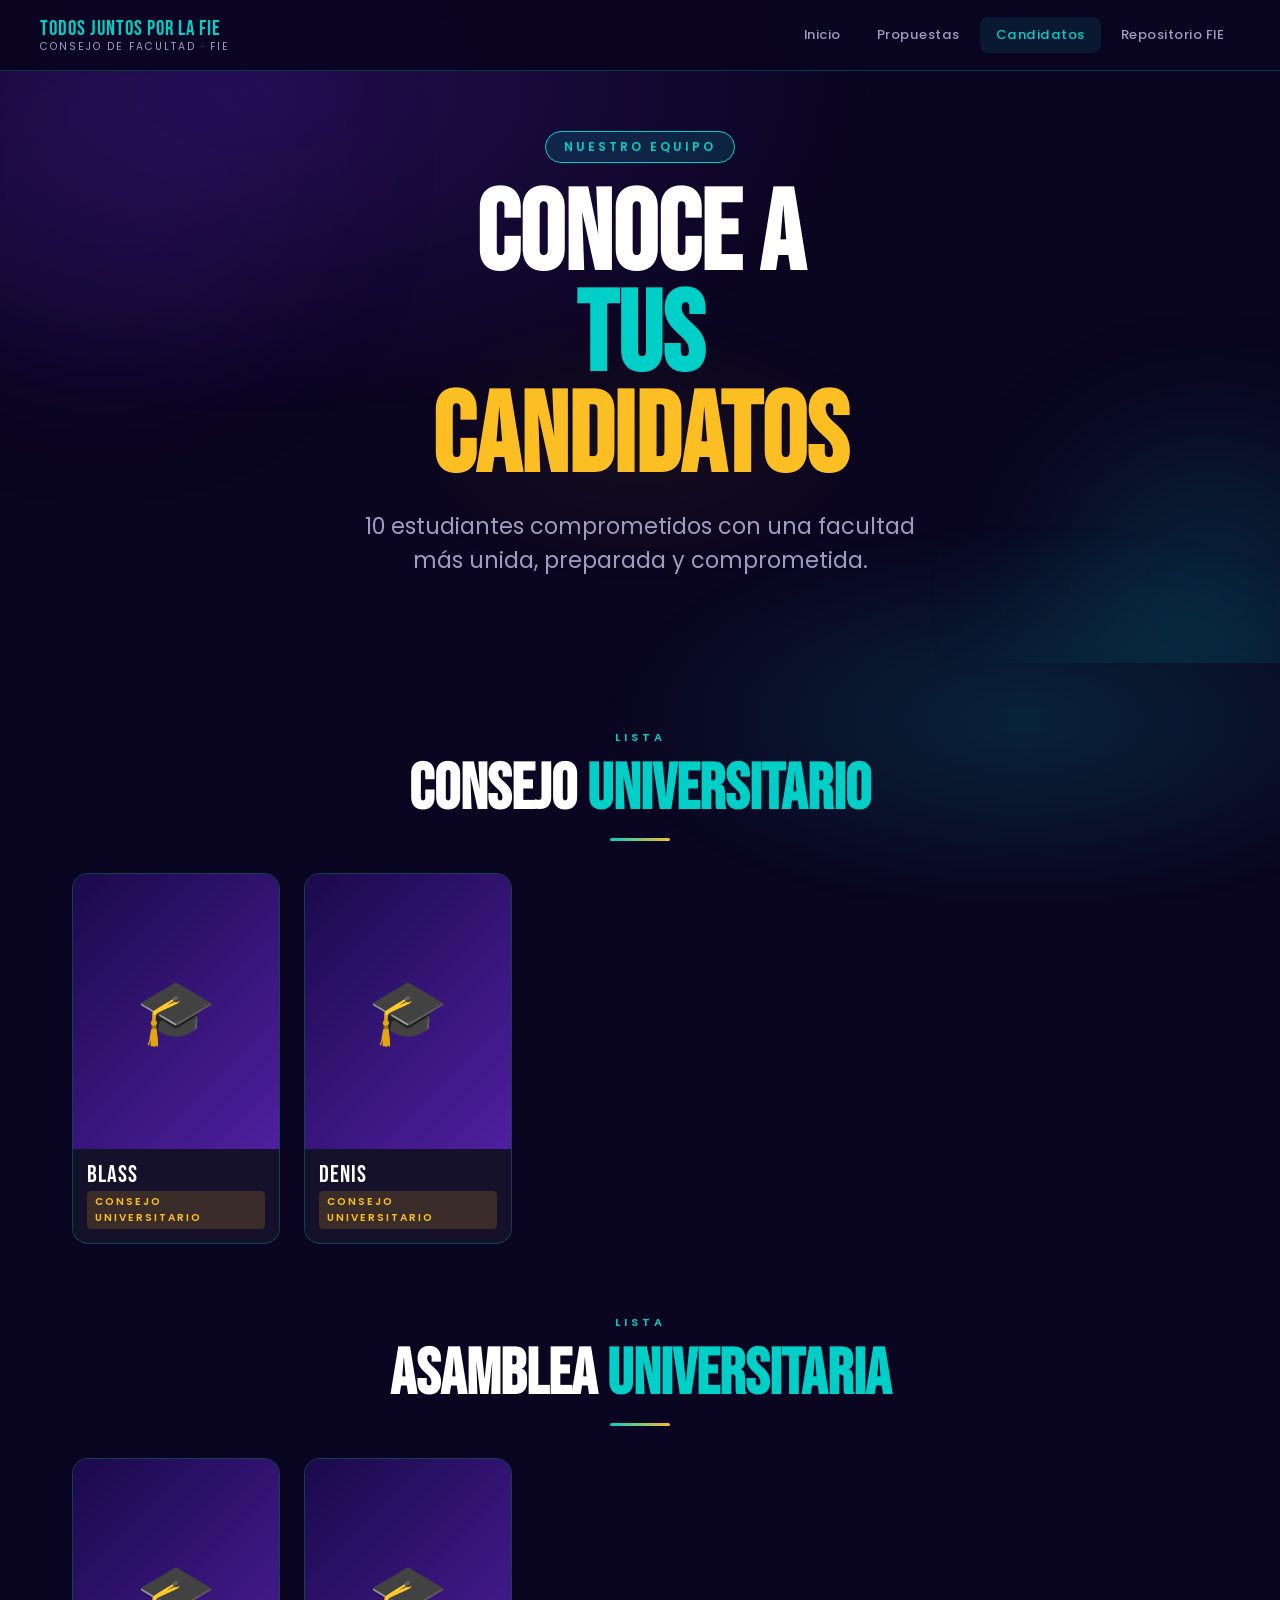
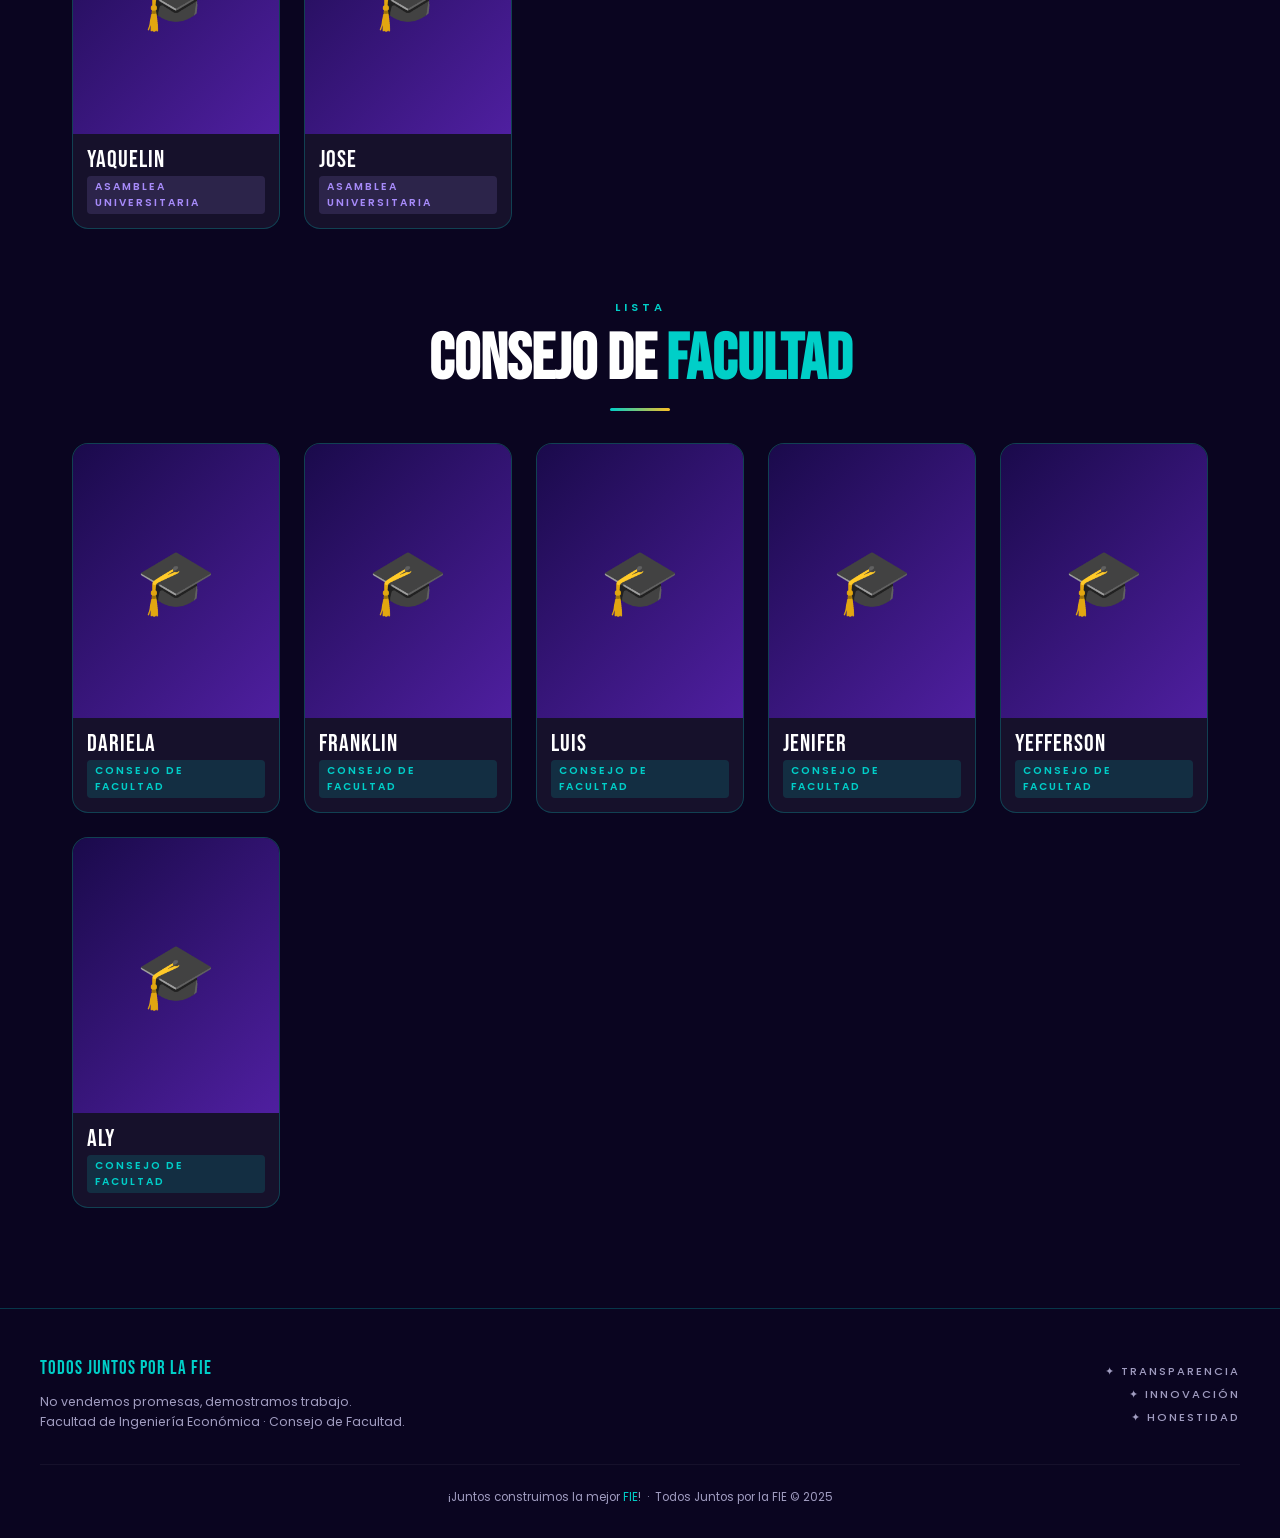
==== candidatos.html @ 13e55e83 "Primer commit" ====
<!DOCTYPE html>
<html lang="es">
<head>
  <meta charset="UTF-8" />
  <meta name="viewport" content="width=device-width, initial-scale=1.0" />
  <title>Candidatos — Todos Juntos por la FIE</title>
  <link rel="stylesheet" href="css/styles.css" />
  <link rel="icon" href="imagenes/logo1.png" type="image/png" />
</head>
<body>

  <div id="nav-placeholder" data-prefix=""></div>

  <main>
    <!-- HERO -->
    <section class="hero" style="padding:60px 2rem 70px;">
      <div class="hero-shape hero-shape-1"></div>
      <div class="hero-shape hero-shape-2"></div>
      <div class="container">
        <div class="hero-badge fade-up">Nuestro Equipo</div>
        <h1 class="hero-title fade-up delay-1">
          <span class="line1">Conoce a</span>
          <span class="line2">tus</span>
          <span class="line3">Candidatos</span>
        </h1>
        <p class="hero-subtitle fade-up delay-2">
          10 estudiantes comprometidos con una facultad más unida, preparada y comprometida.
        </p>
      </div>
    </section>

    <!-- CANDIDATES GRID -->
    <section class="candidates-section">
      <div class="container">

        <!-- Consejo Universitario -->
        <div class="section-title fade-up" style="margin-bottom:32px;">
          <span class="section-label">Lista</span>
          <h2>Consejo <span class="accent">Universitario</span></h2>
          <div class="section-divider"></div>
        </div>
        <div class="candidates-grid fade-up delay-1" style="margin-bottom:64px;">

          <a href="candidatos/blass.html" class="candidate-card">
            <div class="candidate-card-arrow">→</div>
            <img src="imagenes/blass.png" alt="Blass" class="candidate-card-img"
                 onerror="this.outerHTML='<div class=\'candidate-card-img-placeholder\'>🎓</div>'" />
            <div class="candidate-card-info">
              <div class="candidate-card-name">Blass</div>
              <span class="candidate-card-role role-consejo-universitario">Consejo Universitario</span>
            </div>
          </a>

          <a href="candidatos/denis.html" class="candidate-card">
            <div class="candidate-card-arrow">→</div>
            <img src="imagenes/denis.png" alt="Denis" class="candidate-card-img"
                 onerror="this.outerHTML='<div class=\'candidate-card-img-placeholder\'>🎓</div>'" />
            <div class="candidate-card-info">
              <div class="candidate-card-name">Denis</div>
              <span class="candidate-card-role role-consejo-universitario">Consejo Universitario</span>
            </div>
          </a>

        </div>

        <!-- Asamblea Universitaria -->
        <div class="section-title fade-up" style="margin-bottom:32px;">
          <span class="section-label">Lista</span>
          <h2>Asamblea <span class="accent">Universitaria</span></h2>
          <div class="section-divider"></div>
        </div>
        <div class="candidates-grid fade-up delay-1" style="margin-bottom:64px;">

          <a href="candidatos/yaquelin.html" class="candidate-card">
            <div class="candidate-card-arrow">→</div>
            <img src="imagenes/yaquelin.png" alt="Yaquelin" class="candidate-card-img"
                 onerror="this.outerHTML='<div class=\'candidate-card-img-placeholder\'>🎓</div>'" />
            <div class="candidate-card-info">
              <div class="candidate-card-name">Yaquelin</div>
              <span class="candidate-card-role role-asamblea-universitaria">Asamblea Universitaria</span>
            </div>
          </a>

          <a href="candidatos/jose.html" class="candidate-card">
            <div class="candidate-card-arrow">→</div>
            <img src="imagenes/jose.png" alt="Jose" class="candidate-card-img"
                 onerror="this.outerHTML='<div class=\'candidate-card-img-placeholder\'>🎓</div>'" />
            <div class="candidate-card-info">
              <div class="candidate-card-name">Jose</div>
              <span class="candidate-card-role role-asamblea-universitaria">Asamblea Universitaria</span>
            </div>
          </a>

        </div>

        <!-- Consejo de Facultad -->
        <div class="section-title fade-up" style="margin-bottom:32px;">
          <span class="section-label">Lista</span>
          <h2>Consejo de <span class="accent">Facultad</span></h2>
          <div class="section-divider"></div>
        </div>
        <div class="candidates-grid fade-up delay-1">

          <a href="candidatos/dariela.html" class="candidate-card">
            <div class="candidate-card-arrow">→</div>
            <img src="imagenes/dariela.png" alt="Dariela" class="candidate-card-img"
                 onerror="this.outerHTML='<div class=\'candidate-card-img-placeholder\'>🎓</div>'" />
            <div class="candidate-card-info">
              <div class="candidate-card-name">Dariela</div>
              <span class="candidate-card-role role-consejo-facultad">Consejo de Facultad</span>
            </div>
          </a>

          <a href="candidatos/franklin.html" class="candidate-card">
            <div class="candidate-card-arrow">→</div>
            <img src="imagenes/franklin.png" alt="Franklin" class="candidate-card-img"
                 onerror="this.outerHTML='<div class=\'candidate-card-img-placeholder\'>🎓</div>'" />
            <div class="candidate-card-info">
              <div class="candidate-card-name">Franklin</div>
              <span class="candidate-card-role role-consejo-facultad">Consejo de Facultad</span>
            </div>
          </a>

          <a href="candidatos/luis.html" class="candidate-card">
            <div class="candidate-card-arrow">→</div>
            <img src="imagenes/luis.png" alt="Luis" class="candidate-card-img"
                 onerror="this.outerHTML='<div class=\'candidate-card-img-placeholder\'>🎓</div>'" />
            <div class="candidate-card-info">
              <div class="candidate-card-name">Luis</div>
              <span class="candidate-card-role role-consejo-facultad">Consejo de Facultad</span>
            </div>
          </a>

          <a href="candidatos/jenifer.html" class="candidate-card">
            <div class="candidate-card-arrow">→</div>
            <img src="imagenes/jenifer.png" alt="Jenifer" class="candidate-card-img"
                 onerror="this.outerHTML='<div class=\'candidate-card-img-placeholder\'>🎓</div>'" />
            <div class="candidate-card-info">
              <div class="candidate-card-name">Jenifer</div>
              <span class="candidate-card-role role-consejo-facultad">Consejo de Facultad</span>
            </div>
          </a>

          <a href="candidatos/yefferson.html" class="candidate-card">
            <div class="candidate-card-arrow">→</div>
            <img src="imagenes/yefferson.png" alt="Yefferson" class="candidate-card-img"
                 onerror="this.outerHTML='<div class=\'candidate-card-img-placeholder\'>🎓</div>'" />
            <div class="candidate-card-info">
              <div class="candidate-card-name">Yefferson</div>
              <span class="candidate-card-role role-consejo-facultad">Consejo de Facultad</span>
            </div>
          </a>

          <a href="candidatos/aly.html" class="candidate-card">
            <div class="candidate-card-arrow">→</div>
            <img src="imagenes/aly.png" alt="Aly" class="candidate-card-img"
                 onerror="this.outerHTML='<div class=\'candidate-card-img-placeholder\'>🎓</div>'" />
            <div class="candidate-card-info">
              <div class="candidate-card-name">Aly</div>
              <span class="candidate-card-role role-consejo-facultad">Consejo de Facultad</span>
            </div>
          </a>

        </div>

      </div>
    </section>
  </main>

  <div id="footer-placeholder"></div>
  <script src="js/components.js"></script>
  <script src="js/main.js"></script>
</body>
</html>
---- css/styles.css ----
/* ============================================
   TODOS JUNTOS POR LA FIE - STYLES
   Facultad de Ingeniería Económica
   ============================================ */

@import url('https://fonts.googleapis.com/css2?family=Bebas+Neue&family=Montserrat:wght@400;500;600;700;800;900&family=Poppins:wght@300;400;500;600&display=swap');

/* --- CSS Variables --- */
:root {
  --dark:       #0a0520;
  --purple-deep:#1a0a4b;
  --purple:     #4f1fa0;
  --purple-br:  #6d28d9;
  --cyan:       #00cfc8;
  --cyan-light: #5eead4;
  --yellow:     #fbbf24;
  --white:      #ffffff;
  --gray-light: #e8e4f0;
  --text-muted: #a09cc0;
  --card-bg:    rgba(255,255,255,0.05);
  --border:     rgba(0,207,200,0.25);
  --shadow:     0 20px 60px rgba(0,0,0,0.5);
  --radius:     16px;
  --radius-sm:  8px;
}

/* --- Reset & Base --- */
*, *::before, *::after { box-sizing: border-box; margin: 0; padding: 0; }
html { scroll-behavior: smooth; }
body {
  font-family: 'Poppins', sans-serif;
  background: var(--dark);
  color: var(--white);
  min-height: 100vh;
  overflow-x: hidden;
}

/* Background decorative */
body::before {
  content: '';
  position: fixed;
  inset: 0;
  background:
    radial-gradient(ellipse 80% 60% at 20% 10%, rgba(109,40,217,0.25) 0%, transparent 60%),
    radial-gradient(ellipse 60% 40% at 80% 80%, rgba(0,207,200,0.15) 0%, transparent 55%),
    radial-gradient(ellipse 40% 30% at 50% 50%, rgba(251,191,36,0.05) 0%, transparent 50%);
  pointer-events: none;
  z-index: 0;
}

main { position: relative; z-index: 1; }

/* --- Navbar --- */
.navbar {
  position: sticky;
  top: 0;
  z-index: 100;
  background: rgba(10,5,32,0.92);
  backdrop-filter: blur(20px);
  border-bottom: 1px solid var(--border);
  padding: 0 2rem;
}
.navbar-inner {
  max-width: 1200px;
  margin: 0 auto;
  display: flex;
  align-items: center;
  justify-content: space-between;
  height: 70px;
}
.nav-brand {
  display: flex;
  align-items: center;
  gap: 12px;
  text-decoration: none;
}
.nav-logo {
  width: 48px;
  height: 48px;
  object-fit: contain;
}
.nav-brand-text {
  display: flex;
  flex-direction: column;
  line-height: 1.1;
}
.nav-brand-title {
  font-family: 'Bebas Neue', sans-serif;
  font-size: 1.3rem;
  color: var(--cyan);
  letter-spacing: 1px;
}
.nav-brand-sub {
  font-size: 0.65rem;
  color: var(--text-muted);
  letter-spacing: 2px;
  text-transform: uppercase;
}
.nav-links {
  display: flex;
  align-items: center;
  gap: 0.25rem;
  list-style: none;
}
.nav-links a {
  display: block;
  padding: 0.5rem 1rem;
  color: var(--text-muted);
  text-decoration: none;
  font-size: 0.82rem;
  font-weight: 500;
  border-radius: 8px;
  transition: all 0.25s;
  letter-spacing: 0.5px;
}
.nav-links a:hover,
.nav-links a.active {
  color: var(--cyan);
  background: rgba(0,207,200,0.1);
}
.nav-hamburger {
  display: none;
  flex-direction: column;
  gap: 5px;
  background: none;
  border: none;
  cursor: pointer;
  padding: 4px;
}
.nav-hamburger span {
  display: block;
  width: 24px;
  height: 2px;
  background: var(--white);
  border-radius: 2px;
  transition: all 0.3s;
}

/* --- Hero Banner --- */
.hero {
  position: relative;
  padding: 80px 2rem 100px;
  text-align: center;
  overflow: hidden;
}
.hero-badge {
  display: inline-block;
  padding: 6px 18px;
  background: rgba(0,207,200,0.15);
  border: 1px solid var(--cyan);
  border-radius: 50px;
  font-size: 0.75rem;
  color: var(--cyan);
  letter-spacing: 3px;
  text-transform: uppercase;
  margin-bottom: 24px;
  font-weight: 600;
}
.hero-title {
  font-family: 'Bebas Neue', sans-serif;
  font-size: clamp(3.5rem, 10vw, 7rem);
  line-height: 0.9;
  margin-bottom: 20px;
}
.hero-title .line1 { color: var(--white); display: block; }
.hero-title .line2 { color: var(--cyan); display: block; }
.hero-title .line3 { color: var(--yellow); display: block; }
.hero-subtitle {
  font-size: clamp(1rem, 2.5vw, 1.4rem);
  color: var(--text-muted);
  max-width: 600px;
  margin: 0 auto 16px;
  font-weight: 400;
}
.hero-slogan {
  font-family: 'Montserrat', sans-serif;
  font-size: clamp(0.9rem, 2vw, 1.1rem);
  font-weight: 800;
  color: var(--yellow);
  letter-spacing: 1px;
  text-transform: uppercase;
  margin-bottom: 48px;
}
.hero-values {
  display: flex;
  justify-content: center;
  gap: 1.5rem;
  flex-wrap: wrap;
}
.hero-value {
  display: flex;
  align-items: center;
  gap: 6px;
  font-size: 0.78rem;
  color: var(--text-muted);
  font-weight: 500;
  letter-spacing: 1.5px;
  text-transform: uppercase;
}
.hero-value span { color: var(--cyan); font-size: 1rem; }
/* Decorative shapes */
.hero-shape {
  position: absolute;
  border-radius: 50%;
  filter: blur(80px);
  opacity: 0.15;
  pointer-events: none;
}
.hero-shape-1 {
  width: 400px; height: 400px;
  background: var(--purple);
  top: -100px; left: -100px;
}
.hero-shape-2 {
  width: 300px; height: 300px;
  background: var(--cyan);
  bottom: -80px; right: -80px;
}

/* --- Section Title --- */
.section-title {
  text-align: center;
  margin-bottom: 48px;
}
.section-label {
  display: inline-block;
  font-size: 0.7rem;
  letter-spacing: 4px;
  text-transform: uppercase;
  color: var(--cyan);
  font-weight: 600;
  margin-bottom: 12px;
}
.section-title h2 {
  font-family: 'Bebas Neue', sans-serif;
  font-size: clamp(2.5rem, 6vw, 4rem);
  color: var(--white);
  line-height: 1;
}
.section-title h2 .accent { color: var(--cyan); }
.section-divider {
  width: 60px;
  height: 3px;
  background: linear-gradient(90deg, var(--cyan), var(--yellow));
  margin: 16px auto 0;
  border-radius: 2px;
}

/* --- Container --- */
.container {
  max-width: 1200px;
  margin: 0 auto;
  padding: 0 2rem;
}

/* ============================================
   INDEX PAGE - Menu Cards
   ============================================ */
.menu-section {
  padding: 60px 0 100px;
}
.menu-grid {
  display: grid;
  grid-template-columns: repeat(auto-fit, minmax(320px, 1fr));
  gap: 2rem;
}
.menu-card {
  position: relative;
  border-radius: 20px;
  overflow: hidden;
  cursor: pointer;
  text-decoration: none;
  display: block;
  group: true;
  transition: transform 0.4s cubic-bezier(0.175, 0.885, 0.32, 1.275),
              box-shadow 0.4s ease;
  box-shadow: 0 8px 32px rgba(0,0,0,0.4);
}
.menu-card:hover {
  transform: translateY(-10px) scale(1.02);
  box-shadow: 0 30px 80px rgba(0,0,0,0.6);
}
.menu-card-img-wrap {
  position: relative;
  height: 260px;
  overflow: hidden;
}
.menu-card-img-wrap img {
  width: 100%;
  height: 100%;
  object-fit: cover;
  transition: transform 0.6s ease;
}
.menu-card:hover .menu-card-img-wrap img {
  transform: scale(1.08);
}
.menu-card-overlay {
  position: absolute;
  inset: 0;
  background: linear-gradient(to top, rgba(10,5,32,0.95) 0%, rgba(10,5,32,0.3) 60%, transparent 100%);
}
.menu-card-content {
  position: absolute;
  bottom: 0;
  left: 0;
  right: 0;
  padding: 24px;
}
.menu-card-icon {
  width: 48px;
  height: 48px;
  border-radius: 12px;
  display: flex;
  align-items: center;
  justify-content: center;
  font-size: 1.5rem;
  margin-bottom: 12px;
}
.menu-card-icon.c1 { background: rgba(0,207,200,0.2); border: 1px solid var(--cyan); }
.menu-card-icon.c2 { background: rgba(109,40,217,0.3); border: 1px solid var(--purple-br); }
.menu-card-icon.c3 { background: rgba(251,191,36,0.2); border: 1px solid var(--yellow); }

.menu-card-tag {
  font-size: 0.65rem;
  letter-spacing: 3px;
  text-transform: uppercase;
  font-weight: 600;
  margin-bottom: 6px;
}
.menu-card-tag.c1 { color: var(--cyan); }
.menu-card-tag.c2 { color: #a78bfa; }
.menu-card-tag.c3 { color: var(--yellow); }

.menu-card-title {
  font-family: 'Bebas Neue', sans-serif;
  font-size: 2rem;
  color: var(--white);
  line-height: 1;
  margin-bottom: 8px;
}
.menu-card-desc {
  font-size: 0.78rem;
  color: var(--text-muted);
  line-height: 1.5;
}
.menu-card-arrow {
  position: absolute;
  top: 20px;
  right: 20px;
  width: 36px;
  height: 36px;
  border-radius: 50%;
  background: rgba(255,255,255,0.1);
  display: flex;
  align-items: center;
  justify-content: center;
  font-size: 1rem;
  transition: all 0.3s;
}
.menu-card:hover .menu-card-arrow {
  background: var(--cyan);
  color: var(--dark);
  transform: rotate(45deg);
}

/* No image fallback gradient */
.menu-card-img-wrap.grad-1 { background: linear-gradient(135deg, #1a0a4b 0%, #00cfc8 100%); }
.menu-card-img-wrap.grad-2 { background: linear-gradient(135deg, #0f0528 0%, #6d28d9 100%); }
.menu-card-img-wrap.grad-3 { background: linear-gradient(135deg, #1a0a4b 0%, #fbbf24 100%); }

/* ============================================
   CANDIDATES PAGE
   ============================================ */
.candidates-section {
  padding: 60px 0 100px;
}
.candidates-grid {
  display: grid;
  grid-template-columns: repeat(auto-fill, minmax(200px, 1fr));
  gap: 1.5rem;
}
.candidate-card {
  position: relative;
  background: var(--card-bg);
  border: 1px solid var(--border);
  border-radius: var(--radius);
  overflow: hidden;
  text-decoration: none;
  display: block;
  transition: all 0.35s cubic-bezier(0.175, 0.885, 0.32, 1.275);
  backdrop-filter: blur(10px);
}
.candidate-card:hover {
  transform: translateY(-8px);
  border-color: var(--cyan);
  box-shadow: 0 20px 60px rgba(0,207,200,0.2);
}
.candidate-card-img {
  width: 100%;
  aspect-ratio: 3/4;
  object-fit: cover;
  object-position: top;
  display: block;
  transition: transform 0.5s ease;
}
.candidate-card:hover .candidate-card-img {
  transform: scale(1.05);
}
.candidate-card-img-placeholder {
  width: 100%;
  aspect-ratio: 3/4;
  background: linear-gradient(135deg, var(--purple-deep), var(--purple));
  display: flex;
  align-items: center;
  justify-content: center;
  font-size: 4rem;
}
.candidate-card-info {
  padding: 14px;
}
.candidate-card-name {
  font-family: 'Bebas Neue', sans-serif;
  font-size: 1.5rem;
  color: var(--white);
  letter-spacing: 1px;
  line-height: 1;
  margin-bottom: 4px;
}
.candidate-card-role {
  font-size: 0.65rem;
  font-weight: 600;
  letter-spacing: 2px;
  text-transform: uppercase;
  padding: 3px 8px;
  border-radius: 4px;
  display: inline-block;
}
.role-consejo-facultad { background: rgba(0,207,200,0.15); color: var(--cyan); }
.role-consejo-universitario { background: rgba(251,191,36,0.15); color: var(--yellow); }
.role-asamblea-universitaria { background: rgba(167,139,250,0.15); color: #a78bfa; }

.candidate-card-arrow {
  position: absolute;
  top: 12px;
  right: 12px;
  width: 32px;
  height: 32px;
  border-radius: 50%;
  background: rgba(0,0,0,0.5);
  display: flex;
  align-items: center;
  justify-content: center;
  font-size: 0.85rem;
  opacity: 0;
  transition: all 0.3s;
}
.candidate-card:hover .candidate-card-arrow {
  opacity: 1;
  background: var(--cyan);
  color: var(--dark);
}

/* ============================================
   INDIVIDUAL CANDIDATE PAGE
   ============================================ */
.candidate-hero {
  padding: 60px 0;
}
.candidate-hero-inner {
  display: grid;
  grid-template-columns: 360px 1fr;
  gap: 4rem;
  align-items: start;
}
.candidate-photo-wrap {
  position: relative;
}
.candidate-photo-wrap::before {
  content: '';
  position: absolute;
  inset: -3px;
  background: linear-gradient(135deg, var(--cyan), var(--purple-br), var(--yellow));
  border-radius: 20px;
  z-index: 0;
}
.candidate-photo {
  position: relative;
  z-index: 1;
  width: 100%;
  border-radius: 18px;
  display: block;
  object-fit: cover;
  object-position: top;
  aspect-ratio: 3/4;
}
.candidate-photo-placeholder {
  position: relative;
  z-index: 1;
  width: 100%;
  aspect-ratio: 3/4;
  border-radius: 18px;
  background: linear-gradient(135deg, var(--purple-deep), var(--purple));
  display: flex;
  align-items: center;
  justify-content: center;
  font-size: 8rem;
}
.candidate-badge-role {
  position: absolute;
  bottom: -16px;
  left: 50%;
  transform: translateX(-50%);
  z-index: 2;
  white-space: nowrap;
  font-size: 0.7rem;
  font-weight: 700;
  letter-spacing: 2px;
  text-transform: uppercase;
  padding: 8px 20px;
  border-radius: 50px;
  border: 1px solid var(--cyan);
  background: rgba(10,5,32,0.95);
  color: var(--cyan);
}
.candidate-info {
  padding-top: 10px;
}
.candidate-number {
  font-family: 'Bebas Neue', sans-serif;
  font-size: 7rem;
  color: rgba(255,255,255,0.04);
  line-height: 1;
  position: absolute;
  right: 0;
  top: -20px;
  user-select: none;
}
.candidate-label-top {
  font-size: 0.7rem;
  letter-spacing: 4px;
  text-transform: uppercase;
  color: var(--cyan);
  font-weight: 600;
  margin-bottom: 12px;
}
.candidate-name {
  font-family: 'Bebas Neue', sans-serif;
  font-size: clamp(3rem, 7vw, 5.5rem);
  line-height: 0.95;
  color: var(--white);
  margin-bottom: 16px;
  position: relative;
}
.candidate-name .highlight { color: var(--cyan); }
.candidate-tagline {
  font-size: 1rem;
  color: var(--text-muted);
  margin-bottom: 32px;
  line-height: 1.6;
  max-width: 440px;
}
.candidate-stats {
  display: grid;
  grid-template-columns: repeat(3, 1fr);
  gap: 1rem;
  margin-bottom: 36px;
}
.stat-box {
  background: var(--card-bg);
  border: 1px solid var(--border);
  border-radius: var(--radius-sm);
  padding: 16px;
  text-align: center;
  backdrop-filter: blur(8px);
}
.stat-value {
  font-family: 'Bebas Neue', sans-serif;
  font-size: 2rem;
  color: var(--cyan);
  display: block;
}
.stat-label {
  font-size: 0.65rem;
  color: var(--text-muted);
  letter-spacing: 1.5px;
  text-transform: uppercase;
}
.candidate-commitments h3 {
  font-family: 'Montserrat', sans-serif;
  font-size: 0.7rem;
  letter-spacing: 3px;
  text-transform: uppercase;
  color: var(--yellow);
  font-weight: 700;
  margin-bottom: 14px;
}
.commitment-list {
  list-style: none;
  display: flex;
  flex-direction: column;
  gap: 10px;
}
.commitment-list li {
  display: flex;
  align-items: flex-start;
  gap: 12px;
  font-size: 0.88rem;
  color: var(--gray-light);
  line-height: 1.5;
}
.commitment-list li::before {
  content: '✦';
  color: var(--cyan);
  flex-shrink: 0;
  font-size: 0.7rem;
  margin-top: 3px;
}
.btn-back {
  display: inline-flex;
  align-items: center;
  gap: 8px;
  padding: 12px 24px;
  background: transparent;
  border: 1px solid var(--border);
  border-radius: 50px;
  color: var(--text-muted);
  font-size: 0.82rem;
  font-weight: 500;
  cursor: pointer;
  text-decoration: none;
  transition: all 0.3s;
  margin-bottom: 32px;
}
.btn-back:hover {
  border-color: var(--cyan);
  color: var(--cyan);
  background: rgba(0,207,200,0.08);
}

/* ============================================
   PROPOSALS PAGE
   ============================================ */
.proposals-section {
  padding: 60px 0 100px;
}
.proposals-grid {
  display: grid;
  grid-template-columns: repeat(auto-fit, minmax(340px, 1fr));
  gap: 2rem;
}
.proposal-card {
  background: var(--card-bg);
  border: 1px solid var(--border);
  border-radius: var(--radius);
  padding: 32px;
  backdrop-filter: blur(10px);
  transition: all 0.35s ease;
  position: relative;
  overflow: hidden;
}
.proposal-card::before {
  content: '';
  position: absolute;
  top: 0; left: 0;
  right: 0; height: 3px;
  background: linear-gradient(90deg, var(--cyan), var(--purple-br));
  border-radius: 3px 3px 0 0;
  transform: scaleX(0);
  transition: transform 0.4s ease;
}
.proposal-card:hover::before { transform: scaleX(1); }
.proposal-card:hover {
  border-color: rgba(0,207,200,0.5);
  transform: translateY(-4px);
  box-shadow: 0 16px 48px rgba(0,0,0,0.4);
}
.proposal-card-header {
  display: flex;
  align-items: center;
  gap: 16px;
  margin-bottom: 24px;
}
.proposal-icon {
  width: 56px;
  height: 56px;
  border-radius: 14px;
  display: flex;
  align-items: center;
  justify-content: center;
  font-size: 1.6rem;
  flex-shrink: 0;
}
.pi-1 { background: rgba(0,207,200,0.15); border: 1px solid rgba(0,207,200,0.3); }
.pi-2 { background: rgba(109,40,217,0.2); border: 1px solid rgba(109,40,217,0.35); }
.pi-3 { background: rgba(251,191,36,0.15); border: 1px solid rgba(251,191,36,0.3); }
.pi-4 { background: rgba(167,139,250,0.15); border: 1px solid rgba(167,139,250,0.3); }
.pi-5 { background: rgba(52,211,153,0.15); border: 1px solid rgba(52,211,153,0.3); }

.proposal-card-title {
  font-family: 'Montserrat', sans-serif;
  font-size: 1.05rem;
  font-weight: 800;
  color: var(--white);
  letter-spacing: 0.5px;
}
.proposal-item-list {
  list-style: none;
  display: flex;
  flex-direction: column;
  gap: 12px;
}
.proposal-item {
  display: flex;
  align-items: flex-start;
  gap: 12px;
  padding: 12px;
  border-radius: 10px;
  background: rgba(255,255,255,0.03);
  border: 1px solid rgba(255,255,255,0.05);
  transition: background 0.25s;
}
.proposal-item:hover {
  background: rgba(0,207,200,0.07);
  border-color: rgba(0,207,200,0.15);
}
.proposal-item-check {
  width: 22px;
  height: 22px;
  border-radius: 50%;
  background: linear-gradient(135deg, var(--cyan), var(--purple-br));
  display: flex;
  align-items: center;
  justify-content: center;
  flex-shrink: 0;
  font-size: 0.65rem;
  color: var(--dark);
  font-weight: 800;
  margin-top: 1px;
}
.proposal-item-text {
  font-size: 0.82rem;
  color: var(--gray-light);
  line-height: 1.55;
}
.proposal-item-text strong { color: var(--white); }

/* ============================================
   REPOSITORY PAGE
   ============================================ */
.repo-section {
  padding: 60px 0 100px;
}
.repo-hero-box {
  background: linear-gradient(135deg, rgba(79,31,160,0.3) 0%, rgba(0,207,200,0.15) 100%);
  border: 1px solid var(--border);
  border-radius: 24px;
  padding: 60px 40px;
  text-align: center;
  margin-bottom: 60px;
  position: relative;
  overflow: hidden;
}
.repo-hero-box::before {
  content: '📚';
  position: absolute;
  font-size: 15rem;
  opacity: 0.03;
  top: 50%;
  left: 50%;
  transform: translate(-50%, -50%);
  pointer-events: none;
}
.repo-hero-title {
  font-family: 'Bebas Neue', sans-serif;
  font-size: clamp(2.5rem, 6vw, 4.5rem);
  color: var(--white);
  margin-bottom: 16px;
}
.repo-hero-title .accent { color: var(--yellow); }
.repo-hero-sub {
  font-size: 1rem;
  color: var(--text-muted);
  max-width: 500px;
  margin: 0 auto 32px;
  line-height: 1.6;
}
.repo-soon-badge {
  display: inline-block;
  padding: 10px 28px;
  background: rgba(251,191,36,0.15);
  border: 1px solid var(--yellow);
  border-radius: 50px;
  font-size: 0.8rem;
  font-weight: 700;
  letter-spacing: 2px;
  text-transform: uppercase;
  color: var(--yellow);
}
.repo-features {
  display: grid;
  grid-template-columns: repeat(auto-fit, minmax(220px, 1fr));
  gap: 1.5rem;
}
.repo-feature-card {
  background: var(--card-bg);
  border: 1px solid var(--border);
  border-radius: var(--radius);
  padding: 28px;
  text-align: center;
  backdrop-filter: blur(8px);
  transition: all 0.3s;
}
.repo-feature-card:hover {
  border-color: var(--cyan);
  transform: translateY(-4px);
}
.repo-feature-icon { font-size: 2.5rem; margin-bottom: 14px; }
.repo-feature-title {
  font-family: 'Montserrat', sans-serif;
  font-weight: 700;
  font-size: 0.95rem;
  color: var(--white);
  margin-bottom: 8px;
}
.repo-feature-desc {
  font-size: 0.78rem;
  color: var(--text-muted);
  line-height: 1.5;
}

/* ============================================
   FOOTER
   ============================================ */
footer {
  border-top: 1px solid var(--border);
  padding: 48px 2rem 32px;
  position: relative;
  z-index: 1;
}
.footer-inner {
  max-width: 1200px;
  margin: 0 auto;
  display: grid;
  grid-template-columns: 1fr auto;
  gap: 2rem;
  align-items: center;
}
.footer-brand {
  display: flex;
  align-items: center;
  gap: 12px;
  margin-bottom: 12px;
}
.footer-logo { width: 40px; height: 40px; object-fit: contain; }
.footer-title {
  font-family: 'Bebas Neue', sans-serif;
  font-size: 1.2rem;
  color: var(--cyan);
  letter-spacing: 1px;
}
.footer-desc {
  font-size: 0.78rem;
  color: var(--text-muted);
  line-height: 1.6;
  max-width: 400px;
}
.footer-values {
  display: flex;
  flex-direction: column;
  align-items: flex-end;
  gap: 6px;
}
.footer-value {
  font-size: 0.7rem;
  letter-spacing: 2px;
  text-transform: uppercase;
  color: var(--text-muted);
  font-weight: 500;
}
.footer-copy {
  grid-column: 1/-1;
  padding-top: 24px;
  border-top: 1px solid rgba(255,255,255,0.05);
  text-align: center;
  font-size: 0.72rem;
  color: var(--text-muted);
}
.footer-copy span { color: var(--cyan); }

/* ============================================
   ANIMATIONS
   ============================================ */
@keyframes fadeInUp {
  from { opacity:0; transform:translateY(30px); }
  to   { opacity:1; transform:translateY(0); }
}
@keyframes fadeIn {
  from { opacity:0; }
  to   { opacity:1; }
}
.fade-up { animation: fadeInUp 0.7s ease both; }
.delay-1 { animation-delay: 0.1s; }
.delay-2 { animation-delay: 0.2s; }
.delay-3 { animation-delay: 0.3s; }
.delay-4 { animation-delay: 0.4s; }
.delay-5 { animation-delay: 0.5s; }

/* ============================================
   RESPONSIVE
   ============================================ */
@media (max-width: 900px) {
  .candidate-hero-inner {
    grid-template-columns: 1fr;
  }
  .candidate-photo-wrap {
    max-width: 300px;
    margin: 0 auto;
  }
  .candidate-stats {
    grid-template-columns: repeat(3, 1fr);
  }
  .footer-inner {
    grid-template-columns: 1fr;
  }
  .footer-values { align-items: flex-start; }
}
@media (max-width: 700px) {
  .navbar-inner { padding: 0; }
  .nav-links {
    display: none;
    position: absolute;
    top: 70px;
    left: 0; right: 0;
    background: rgba(10,5,32,0.98);
    backdrop-filter: blur(20px);
    flex-direction: column;
    padding: 1rem;
    border-bottom: 1px solid var(--border);
    gap: 4px;
  }
  .nav-links.open { display: flex; }
  .nav-hamburger { display: flex; }
  .menu-grid {
    grid-template-columns: 1fr;
  }
  .candidates-grid {
    grid-template-columns: repeat(2, 1fr);
  }
  .candidate-stats {
    grid-template-columns: 1fr 1fr;
  }
  .proposals-grid {
    grid-template-columns: 1fr;
  }
}
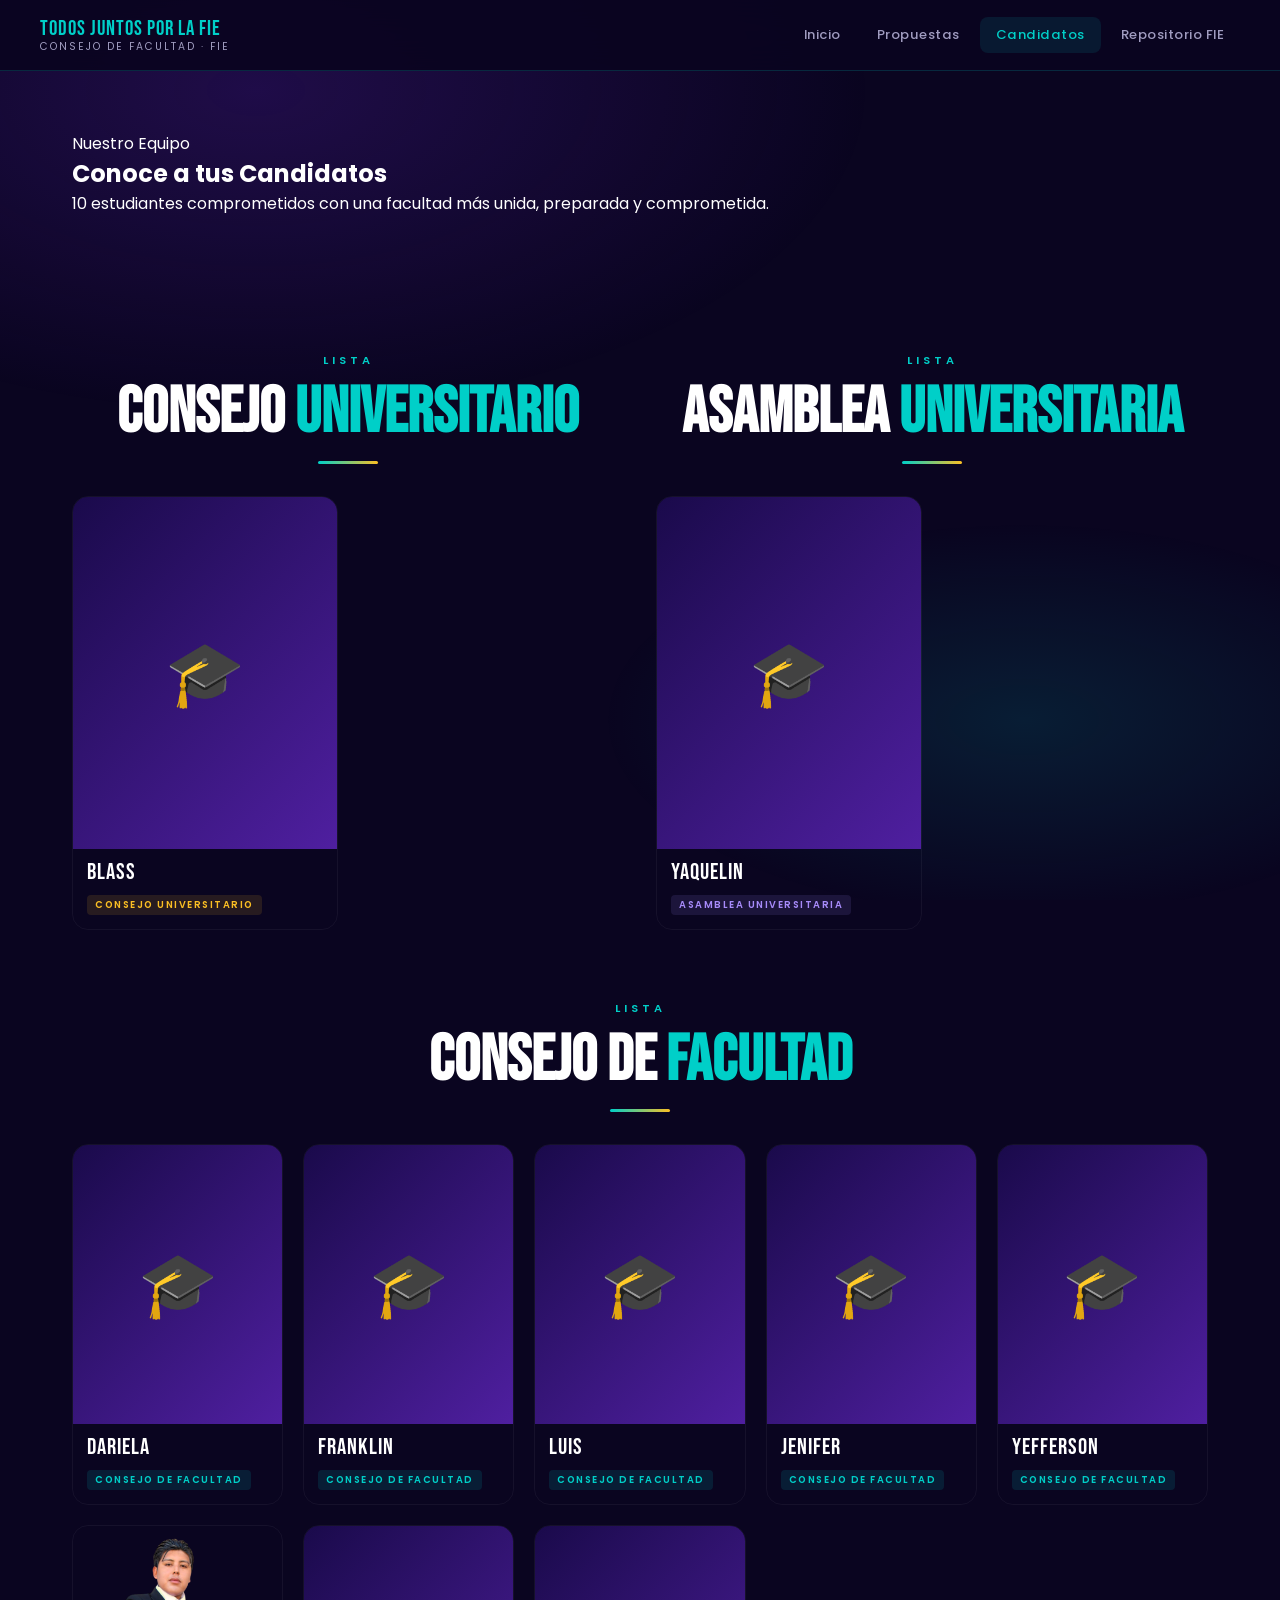
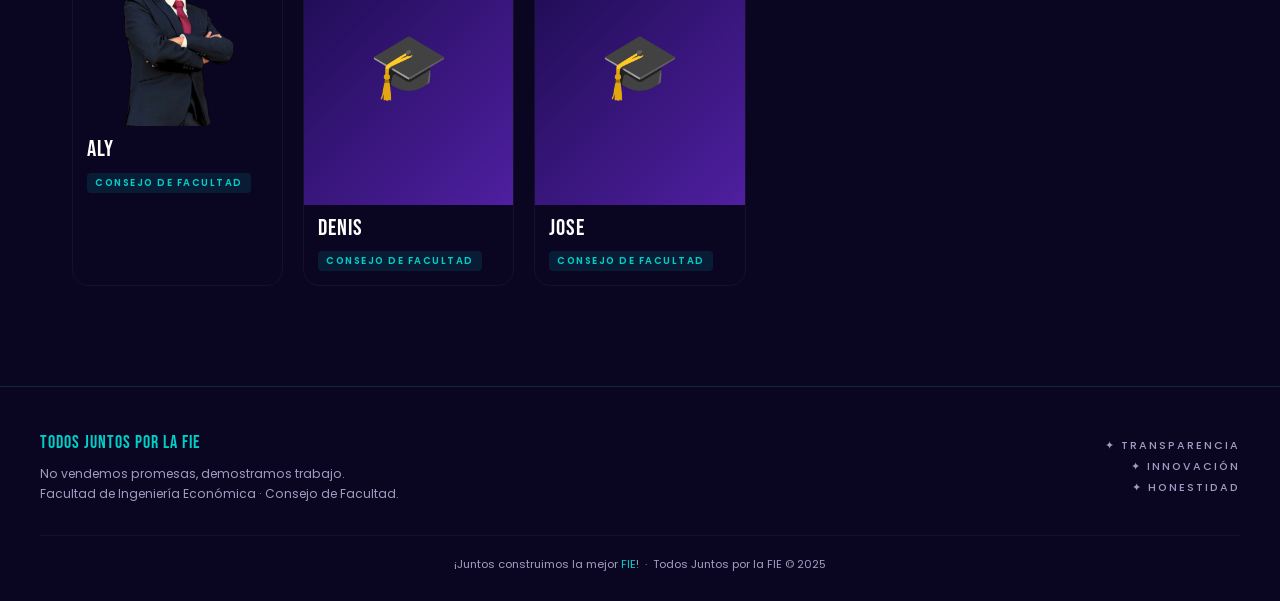
==== commit 179a756f: "subida de imagenes" ====
--- a/candidatos.html
+++ b/candidatos.html
@@ -6,13 +6,20 @@
   <title>Candidatos — Todos Juntos por la FIE</title>
   <link rel="stylesheet" href="css/styles.css" />
   <link rel="icon" href="imagenes/logo1.png" type="image/png" />
+  
+  <style>
+    .candidate-card-img {
+      width: 200px; /* Aumenta este valor si las quieres más grandes (ej: 250px) */
+      height: 200px; /* Mantén el mismo valor que el width si son circulares/cuadradas */
+      object-fit: cover; /* Evita que la imagen se deforme al crecer */
+    }
+  </style>
 </head>
 <body>
 
   <div id="nav-placeholder" data-prefix=""></div>
 
   <main>
-    <!-- HERO -->
     <section class="hero" style="padding:60px 2rem 70px;">
       <div class="hero-shape hero-shape-1"></div>
       <div class="hero-shape hero-shape-2"></div>
@@ -29,71 +36,54 @@
       </div>
     </section>
 
-    <!-- CANDIDATES GRID -->
     <section class="candidates-section">
       <div class="container">
 
-        <!-- Consejo Universitario -->
-        <div class="section-title fade-up" style="margin-bottom:32px;">
-          <span class="section-label">Lista</span>
-          <h2>Consejo <span class="accent">Universitario</span></h2>
-          <div class="section-divider"></div>
-        </div>
-        <div class="candidates-grid fade-up delay-1" style="margin-bottom:64px;">
+        <div style="display: flex; gap: 2rem; flex-wrap: wrap; margin-bottom: 64px;">
 
-          <a href="candidatos/blass.html" class="candidate-card">
-            <div class="candidate-card-arrow">→</div>
-            <img src="imagenes/blass.png" alt="Blass" class="candidate-card-img"
-                 onerror="this.outerHTML='<div class=\'candidate-card-img-placeholder\'>🎓</div>'" />
-            <div class="candidate-card-info">
-              <div class="candidate-card-name">Blass</div>
-              <span class="candidate-card-role role-consejo-universitario">Consejo Universitario</span>
+          <div style="flex: 1; min-width: 300px;">
+            <div class="section-title fade-up" style="margin-bottom:32px;">
+              <span class="section-label">Lista</span>
+              <h2>Consejo <span class="accent">Universitario</span></h2>
+              <div class="section-divider"></div>
             </div>
-          </a>
+            <div class="candidates-grid fade-up delay-1">
 
-          <a href="candidatos/denis.html" class="candidate-card">
-            <div class="candidate-card-arrow">→</div>
-            <img src="imagenes/denis.png" alt="Denis" class="candidate-card-img"
-                 onerror="this.outerHTML='<div class=\'candidate-card-img-placeholder\'>🎓</div>'" />
-            <div class="candidate-card-info">
-              <div class="candidate-card-name">Denis</div>
-              <span class="candidate-card-role role-consejo-universitario">Consejo Universitario</span>
+              <a href="candidatos/blass.html" class="candidate-card">
+                <div class="candidate-card-arrow">→</div>
+                <img src="imagenes/blass.png" alt="Blass" class="candidate-card-img"
+                     onerror="this.outerHTML='<div class=\'candidate-card-img-placeholder\'>🎓</div>'" />
+                <div class="candidate-card-info">
+                  <div class="candidate-card-name">Blass</div>
+                  <span class="candidate-card-role role-consejo-universitario">Consejo Universitario</span>
+                </div>
+              </a>
+
             </div>
-          </a>
+          </div>
 
-        </div>
+          <div style="flex: 1; min-width: 300px;">
+            <div class="section-title fade-up" style="margin-bottom:32px;">
+              <span class="section-label">Lista</span>
+              <h2>Asamblea <span class="accent">Universitaria</span></h2>
+              <div class="section-divider"></div>
+            </div>
+            <div class="candidates-grid fade-up delay-1">
 
-        <!-- Asamblea Universitaria -->
-        <div class="section-title fade-up" style="margin-bottom:32px;">
-          <span class="section-label">Lista</span>
-          <h2>Asamblea <span class="accent">Universitaria</span></h2>
-          <div class="section-divider"></div>
-        </div>
-        <div class="candidates-grid fade-up delay-1" style="margin-bottom:64px;">
+              <a href="candidatos/yaquelin.html" class="candidate-card">
+                <div class="candidate-card-arrow">→</div>
+                <img src="imagenes/yaquelin.png" alt="Yaquelin" class="candidate-card-img"
+                     onerror="this.outerHTML='<div class=\'candidate-card-img-placeholder\'>🎓</div>'" />
+                <div class="candidate-card-info">
+                  <div class="candidate-card-name">Yaquelin</div>
+                  <span class="candidate-card-role role-asamblea-universitaria">Asamblea Universitaria</span>
+                </div>
+              </a>
 
-          <a href="candidatos/yaquelin.html" class="candidate-card">
-            <div class="candidate-card-arrow">→</div>
-            <img src="imagenes/yaquelin.png" alt="Yaquelin" class="candidate-card-img"
-                 onerror="this.outerHTML='<div class=\'candidate-card-img-placeholder\'>🎓</div>'" />
-            <div class="candidate-card-info">
-              <div class="candidate-card-name">Yaquelin</div>
-              <span class="candidate-card-role role-asamblea-universitaria">Asamblea Universitaria</span>
             </div>
-          </a>
+          </div>
 
-          <a href="candidatos/jose.html" class="candidate-card">
-            <div class="candidate-card-arrow">→</div>
-            <img src="imagenes/jose.png" alt="Jose" class="candidate-card-img"
-                 onerror="this.outerHTML='<div class=\'candidate-card-img-placeholder\'>🎓</div>'" />
-            <div class="candidate-card-info">
-              <div class="candidate-card-name">Jose</div>
-              <span class="candidate-card-role role-asamblea-universitaria">Asamblea Universitaria</span>
-            </div>
-          </a>
-
-        </div>
-
-        <!-- Consejo de Facultad -->
+        </div> 
         <div class="section-title fade-up" style="margin-bottom:32px;">
           <span class="section-label">Lista</span>
           <h2>Consejo de <span class="accent">Facultad</span></h2>
@@ -161,6 +151,26 @@
             </div>
           </a>
 
+          <a href="candidatos/denis.html" class="candidate-card">
+            <div class="candidate-card-arrow">→</div>
+            <img src="imagenes/denis.png" alt="Denis" class="candidate-card-img"
+                 onerror="this.outerHTML='<div class=\'candidate-card-img-placeholder\'>🎓</div>'" />
+            <div class="candidate-card-info">
+              <div class="candidate-card-name">Denis</div>
+              <span class="candidate-card-role role-consejo-facultad">Consejo de Facultad</span>
+            </div>
+          </a>
+
+          <a href="candidatos/jose.html" class="candidate-card">
+            <div class="candidate-card-arrow">→</div>
+            <img src="imagenes/jose.png" alt="Jose" class="candidate-card-img"
+                 onerror="this.outerHTML='<div class=\'candidate-card-img-placeholder\'>🎓</div>'" />
+            <div class="candidate-card-info">
+              <div class="candidate-card-name">Jose</div>
+              <span class="candidate-card-role role-consejo-facultad">Consejo de Facultad</span>
+            </div>
+          </a>
+
         </div>
 
       </div>
@@ -171,4 +181,4 @@
   <script src="js/components.js"></script>
   <script src="js/main.js"></script>
 </body>
-</html>
+</html>
--- a/css/styles.css
+++ b/css/styles.css
@@ -1,11 +1,10 @@
 /* ============================================
-   TODOS JUNTOS POR LA FIE - STYLES
-   Facultad de Ingeniería Económica
+   TODOS JUNTOS POR LA FIE — STYLES v2
    ============================================ */
 
 @import url('https://fonts.googleapis.com/css2?family=Bebas+Neue&family=Montserrat:wght@400;500;600;700;800;900&family=Poppins:wght@300;400;500;600&display=swap');
 
-/* --- CSS Variables --- */
+/* --- Variables --- */
 :root {
   --dark:       #0a0520;
   --purple-deep:#1a0a4b;
@@ -17,14 +16,13 @@
   --white:      #ffffff;
   --gray-light: #e8e4f0;
   --text-muted: #a09cc0;
-  --card-bg:    rgba(255,255,255,0.05);
-  --border:     rgba(0,207,200,0.25);
-  --shadow:     0 20px 60px rgba(0,0,0,0.5);
+  --card-bg:    rgba(255,255,255,0.04);
+  --border:     rgba(0,207,200,0.18);
   --radius:     16px;
   --radius-sm:  8px;
 }
 
-/* --- Reset & Base --- */
+/* --- Reset --- */
 *, *::before, *::after { box-sizing: border-box; margin: 0; padding: 0; }
 html { scroll-behavior: smooth; }
 body {
@@ -34,367 +32,162 @@
   min-height: 100vh;
   overflow-x: hidden;
 }
-
-/* Background decorative */
 body::before {
   content: '';
   position: fixed;
   inset: 0;
   background:
-    radial-gradient(ellipse 80% 60% at 20% 10%, rgba(109,40,217,0.25) 0%, transparent 60%),
-    radial-gradient(ellipse 60% 40% at 80% 80%, rgba(0,207,200,0.15) 0%, transparent 55%),
-    radial-gradient(ellipse 40% 30% at 50% 50%, rgba(251,191,36,0.05) 0%, transparent 50%);
+    radial-gradient(ellipse 80% 60% at 20% 10%, rgba(109,40,217,0.22) 0%, transparent 60%),
+    radial-gradient(ellipse 60% 40% at 80% 80%, rgba(0,207,200,0.12) 0%, transparent 55%);
   pointer-events: none;
   z-index: 0;
 }
-
 main { position: relative; z-index: 1; }
 
 /* --- Navbar --- */
 .navbar {
-  position: sticky;
-  top: 0;
-  z-index: 100;
+  position: sticky; top: 0; z-index: 100;
   background: rgba(10,5,32,0.92);
   backdrop-filter: blur(20px);
   border-bottom: 1px solid var(--border);
   padding: 0 2rem;
 }
 .navbar-inner {
-  max-width: 1200px;
-  margin: 0 auto;
-  display: flex;
-  align-items: center;
-  justify-content: space-between;
-  height: 70px;
+  max-width: 1200px; margin: 0 auto;
+  display: flex; align-items: center;
+  justify-content: space-between; height: 70px;
 }
 .nav-brand {
-  display: flex;
-  align-items: center;
-  gap: 12px;
-  text-decoration: none;
-}
-.nav-logo {
-  width: 48px;
-  height: 48px;
-  object-fit: contain;
-}
-.nav-brand-text {
-  display: flex;
-  flex-direction: column;
-  line-height: 1.1;
-}
-.nav-brand-title {
-  font-family: 'Bebas Neue', sans-serif;
-  font-size: 1.3rem;
-  color: var(--cyan);
-  letter-spacing: 1px;
-}
-.nav-brand-sub {
-  font-size: 0.65rem;
-  color: var(--text-muted);
-  letter-spacing: 2px;
-  text-transform: uppercase;
-}
-.nav-links {
-  display: flex;
-  align-items: center;
-  gap: 0.25rem;
-  list-style: none;
-}
+  display: flex; align-items: center; gap: 12px; text-decoration: none;
+}
+.nav-logo { width: 48px; height: 48px; object-fit: contain; }
+.nav-brand-text { display: flex; flex-direction: column; line-height: 1.1; }
+.nav-brand-title { font-family: 'Bebas Neue', sans-serif; font-size: 1.3rem; color: var(--cyan); letter-spacing: 1px; }
+.nav-brand-sub { font-size: 0.65rem; color: var(--text-muted); letter-spacing: 2px; text-transform: uppercase; }
+.nav-links { display: flex; align-items: center; gap: 0.25rem; list-style: none; }
 .nav-links a {
-  display: block;
-  padding: 0.5rem 1rem;
-  color: var(--text-muted);
-  text-decoration: none;
-  font-size: 0.82rem;
-  font-weight: 500;
-  border-radius: 8px;
-  transition: all 0.25s;
-  letter-spacing: 0.5px;
-}
-.nav-links a:hover,
-.nav-links a.active {
-  color: var(--cyan);
-  background: rgba(0,207,200,0.1);
-}
+  display: block; padding: 0.5rem 1rem;
+  color: var(--text-muted); text-decoration: none;
+  font-size: 0.82rem; font-weight: 500;
+  border-radius: 8px; transition: all 0.25s; letter-spacing: 0.5px;
+}
+.nav-links a:hover, .nav-links a.active { color: var(--cyan); background: rgba(0,207,200,0.1); }
 .nav-hamburger {
-  display: none;
-  flex-direction: column;
-  gap: 5px;
-  background: none;
-  border: none;
-  cursor: pointer;
-  padding: 4px;
-}
-.nav-hamburger span {
-  display: block;
-  width: 24px;
-  height: 2px;
-  background: var(--white);
-  border-radius: 2px;
-  transition: all 0.3s;
-}
-
-/* --- Hero Banner --- */
-.hero {
-  position: relative;
-  padding: 80px 2rem 100px;
-  text-align: center;
-  overflow: hidden;
-}
-.hero-badge {
-  display: inline-block;
-  padding: 6px 18px;
-  background: rgba(0,207,200,0.15);
-  border: 1px solid var(--cyan);
-  border-radius: 50px;
-  font-size: 0.75rem;
-  color: var(--cyan);
-  letter-spacing: 3px;
-  text-transform: uppercase;
-  margin-bottom: 24px;
-  font-weight: 600;
-}
-.hero-title {
-  font-family: 'Bebas Neue', sans-serif;
-  font-size: clamp(3.5rem, 10vw, 7rem);
-  line-height: 0.9;
-  margin-bottom: 20px;
-}
-.hero-title .line1 { color: var(--white); display: block; }
-.hero-title .line2 { color: var(--cyan); display: block; }
-.hero-title .line3 { color: var(--yellow); display: block; }
-.hero-subtitle {
-  font-size: clamp(1rem, 2.5vw, 1.4rem);
-  color: var(--text-muted);
-  max-width: 600px;
-  margin: 0 auto 16px;
-  font-weight: 400;
-}
-.hero-slogan {
-  font-family: 'Montserrat', sans-serif;
-  font-size: clamp(0.9rem, 2vw, 1.1rem);
-  font-weight: 800;
-  color: var(--yellow);
-  letter-spacing: 1px;
-  text-transform: uppercase;
-  margin-bottom: 48px;
-}
-.hero-values {
-  display: flex;
-  justify-content: center;
-  gap: 1.5rem;
-  flex-wrap: wrap;
-}
-.hero-value {
-  display: flex;
-  align-items: center;
-  gap: 6px;
-  font-size: 0.78rem;
-  color: var(--text-muted);
-  font-weight: 500;
-  letter-spacing: 1.5px;
-  text-transform: uppercase;
-}
-.hero-value span { color: var(--cyan); font-size: 1rem; }
-/* Decorative shapes */
-.hero-shape {
-  position: absolute;
-  border-radius: 50%;
-  filter: blur(80px);
-  opacity: 0.15;
-  pointer-events: none;
-}
-.hero-shape-1 {
-  width: 400px; height: 400px;
-  background: var(--purple);
-  top: -100px; left: -100px;
-}
-.hero-shape-2 {
-  width: 300px; height: 300px;
-  background: var(--cyan);
-  bottom: -80px; right: -80px;
-}
+  display: none; flex-direction: column; gap: 5px;
+  background: none; border: none; cursor: pointer; padding: 4px;
+}
+.nav-hamburger span { display: block; width: 24px; height: 2px; background: var(--white); border-radius: 2px; transition: all 0.3s; }
+
+/* --- Container --- */
+.container { max-width: 1200px; margin: 0 auto; padding: 0 2rem; }
 
 /* --- Section Title --- */
-.section-title {
-  text-align: center;
-  margin-bottom: 48px;
-}
-.section-label {
-  display: inline-block;
-  font-size: 0.7rem;
-  letter-spacing: 4px;
-  text-transform: uppercase;
-  color: var(--cyan);
-  font-weight: 600;
-  margin-bottom: 12px;
-}
-.section-title h2 {
-  font-family: 'Bebas Neue', sans-serif;
-  font-size: clamp(2.5rem, 6vw, 4rem);
-  color: var(--white);
-  line-height: 1;
-}
+.section-title { text-align: center; margin-bottom: 48px; }
+.section-label { display: inline-block; font-size: 0.7rem; letter-spacing: 4px; text-transform: uppercase; color: var(--cyan); font-weight: 600; margin-bottom: 12px; }
+.section-title h2 { font-family: 'Bebas Neue', sans-serif; font-size: clamp(2.5rem,6vw,4rem); color: var(--white); line-height: 1; }
 .section-title h2 .accent { color: var(--cyan); }
-.section-divider {
-  width: 60px;
-  height: 3px;
-  background: linear-gradient(90deg, var(--cyan), var(--yellow));
-  margin: 16px auto 0;
-  border-radius: 2px;
-}
-
-/* --- Container --- */
-.container {
-  max-width: 1200px;
-  margin: 0 auto;
-  padding: 0 2rem;
-}
-
-/* ============================================
-   INDEX PAGE - Menu Cards
-   ============================================ */
-.menu-section {
-  padding: 60px 0 100px;
-}
-.menu-grid {
-  display: grid;
-  grid-template-columns: repeat(auto-fit, minmax(320px, 1fr));
-  gap: 2rem;
-}
+.section-divider { width: 60px; height: 3px; background: linear-gradient(90deg, var(--cyan), var(--yellow)); margin: 16px auto 0; border-radius: 2px; }
+
+/* ============================================
+   INDEX — MENU CARDS (sin recorte de imagen)
+   ============================================ */
+.menu-section { padding: 0 0 60px; }
+.menu-grid { display: grid; grid-template-columns: repeat(auto-fit, minmax(300px, 1fr)); gap: 1.75rem; }
+
 .menu-card {
   position: relative;
   border-radius: 20px;
   overflow: hidden;
+  display: block;
+  text-decoration: none;
   cursor: pointer;
-  text-decoration: none;
-  display: block;
-  group: true;
-  transition: transform 0.4s cubic-bezier(0.175, 0.885, 0.32, 1.275),
-              box-shadow 0.4s ease;
-  box-shadow: 0 8px 32px rgba(0,0,0,0.4);
+  transition: transform 0.4s cubic-bezier(0.175,0.885,0.32,1.275), box-shadow 0.4s ease;
+  box-shadow: 0 8px 32px rgba(0,0,0,0.35);
+  background: #0d0828;  /* fondo detrás de la imagen */
 }
 .menu-card:hover {
   transform: translateY(-10px) scale(1.02);
-  box-shadow: 0 30px 80px rgba(0,0,0,0.6);
-}
+  box-shadow: 0 30px 70px rgba(0,0,0,0.6);
+}
+
+/* La imagen OCUPA TODO el ancho, sin altura fija: no se recorta */
 .menu-card-img-wrap {
   position: relative;
-  height: 260px;
-  overflow: hidden;
+  width: 100%;
 }
 .menu-card-img-wrap img {
   width: 100%;
-  height: 100%;
-  object-fit: cover;
+  height: auto;           /* altura natural, sin recorte */
+  display: block;
+  object-fit: contain;    /* contiene la imagen completa */
   transition: transform 0.6s ease;
 }
-.menu-card:hover .menu-card-img-wrap img {
-  transform: scale(1.08);
-}
+.menu-card:hover .menu-card-img-wrap img { transform: scale(1.04); }
+
+/* Overlay degradado solo en la parte inferior */
 .menu-card-overlay {
   position: absolute;
-  inset: 0;
-  background: linear-gradient(to top, rgba(10,5,32,0.95) 0%, rgba(10,5,32,0.3) 60%, transparent 100%);
-}
+  left: 0; right: 0; bottom: 0;
+  height: 65%;
+  background: linear-gradient(to top, rgba(10,5,32,0.97) 0%, rgba(10,5,32,0.6) 55%, transparent 100%);
+  pointer-events: none;
+}
+
+/* Contenido de texto anclado al fondo */
 .menu-card-content {
   position: absolute;
-  bottom: 0;
-  left: 0;
-  right: 0;
-  padding: 24px;
+  bottom: 0; left: 0; right: 0;
+  padding: 24px 22px 22px;
+  z-index: 2;
 }
 .menu-card-icon {
-  width: 48px;
-  height: 48px;
-  border-radius: 12px;
-  display: flex;
-  align-items: center;
-  justify-content: center;
-  font-size: 1.5rem;
-  margin-bottom: 12px;
-}
-.menu-card-icon.c1 { background: rgba(0,207,200,0.2); border: 1px solid var(--cyan); }
-.menu-card-icon.c2 { background: rgba(109,40,217,0.3); border: 1px solid var(--purple-br); }
-.menu-card-icon.c3 { background: rgba(251,191,36,0.2); border: 1px solid var(--yellow); }
-
-.menu-card-tag {
-  font-size: 0.65rem;
-  letter-spacing: 3px;
-  text-transform: uppercase;
-  font-weight: 600;
-  margin-bottom: 6px;
-}
+  width: 44px; height: 44px; border-radius: 11px;
+  display: flex; align-items: center; justify-content: center;
+  font-size: 1.4rem; margin-bottom: 10px;
+}
+.menu-card-icon.c1 { background: rgba(0,207,200,0.18); border: 1px solid rgba(0,207,200,0.4); }
+.menu-card-icon.c2 { background: rgba(109,40,217,0.25); border: 1px solid rgba(109,40,217,0.45); }
+.menu-card-icon.c3 { background: rgba(251,191,36,0.18); border: 1px solid rgba(251,191,36,0.4); }
+.menu-card-tag { font-size: 0.62rem; letter-spacing: 3px; text-transform: uppercase; font-weight: 600; margin-bottom: 5px; }
 .menu-card-tag.c1 { color: var(--cyan); }
 .menu-card-tag.c2 { color: #a78bfa; }
 .menu-card-tag.c3 { color: var(--yellow); }
-
-.menu-card-title {
-  font-family: 'Bebas Neue', sans-serif;
-  font-size: 2rem;
-  color: var(--white);
-  line-height: 1;
-  margin-bottom: 8px;
-}
-.menu-card-desc {
-  font-size: 0.78rem;
-  color: var(--text-muted);
-  line-height: 1.5;
-}
+.menu-card-title { font-family: 'Bebas Neue', sans-serif; font-size: 1.9rem; color: var(--white); line-height: 1; margin-bottom: 6px; }
+.menu-card-desc { font-size: 0.76rem; color: var(--text-muted); line-height: 1.5; }
+
+/* Flecha top-right */
 .menu-card-arrow {
-  position: absolute;
-  top: 20px;
-  right: 20px;
-  width: 36px;
-  height: 36px;
-  border-radius: 50%;
+  position: absolute; top: 16px; right: 16px; z-index: 3;
+  width: 34px; height: 34px; border-radius: 50%;
   background: rgba(255,255,255,0.1);
-  display: flex;
-  align-items: center;
-  justify-content: center;
-  font-size: 1rem;
-  transition: all 0.3s;
-}
-.menu-card:hover .menu-card-arrow {
-  background: var(--cyan);
-  color: var(--dark);
-  transform: rotate(45deg);
-}
-
-/* No image fallback gradient */
-.menu-card-img-wrap.grad-1 { background: linear-gradient(135deg, #1a0a4b 0%, #00cfc8 100%); }
-.menu-card-img-wrap.grad-2 { background: linear-gradient(135deg, #0f0528 0%, #6d28d9 100%); }
-.menu-card-img-wrap.grad-3 { background: linear-gradient(135deg, #1a0a4b 0%, #fbbf24 100%); }
-
-/* ============================================
-   CANDIDATES PAGE
-   ============================================ */
-.candidates-section {
-  padding: 60px 0 100px;
-}
-.candidates-grid {
-  display: grid;
-  grid-template-columns: repeat(auto-fill, minmax(200px, 1fr));
-  gap: 1.5rem;
-}
+  display: flex; align-items: center; justify-content: center;
+  font-size: 1rem; transition: all 0.3s;
+}
+.menu-card:hover .menu-card-arrow { background: var(--cyan); color: var(--dark); transform: rotate(45deg); }
+
+/* ============================================
+   CANDIDATES PAGE — sin marcos visibles
+   ============================================ */
+.candidates-section { padding: 60px 0 100px; }
+.candidates-grid { display: grid; grid-template-columns: repeat(auto-fill, minmax(190px, 1fr)); gap: 1.25rem; }
+
 .candidate-card {
   position: relative;
-  background: var(--card-bg);
-  border: 1px solid var(--border);
+  background: transparent;          /* sin fondo */
+  border: 1px solid rgba(255,255,255,0.05);  /* marco casi invisible */
   border-radius: var(--radius);
   overflow: hidden;
   text-decoration: none;
   display: block;
-  transition: all 0.35s cubic-bezier(0.175, 0.885, 0.32, 1.275);
-  backdrop-filter: blur(10px);
+  transition: all 0.35s ease;
 }
 .candidate-card:hover {
   transform: translateY(-8px);
-  border-color: var(--cyan);
-  box-shadow: 0 20px 60px rgba(0,207,200,0.2);
-}
+  border-color: rgba(0,207,200,0.3);
+  box-shadow: 0 20px 50px rgba(0,0,0,0.5);
+}
+
+/* Foto: aspect-ratio para que no se recorte innecesariamente */
 .candidate-card-img {
   width: 100%;
   aspect-ratio: 3/4;
@@ -403,502 +196,283 @@
   display: block;
   transition: transform 0.5s ease;
 }
-.candidate-card:hover .candidate-card-img {
-  transform: scale(1.05);
-}
+.candidate-card:hover .candidate-card-img { transform: scale(1.05); }
 .candidate-card-img-placeholder {
+  width: 100%; aspect-ratio: 3/4;
+  background: linear-gradient(135deg, var(--purple-deep), var(--purple));
+  display: flex; align-items: center; justify-content: center; font-size: 4rem;
+}
+
+.candidate-card-info { padding: 12px 14px 14px; }
+.candidate-card-name { font-family: 'Bebas Neue', sans-serif; font-size: 1.45rem; color: var(--white); letter-spacing: 1px; line-height: 1; margin-bottom: 6px; }
+.candidate-card-role { font-size: 0.6rem; font-weight: 600; letter-spacing: 1.5px; text-transform: uppercase; padding: 3px 8px; border-radius: 4px; display: inline-block; }
+.role-consejo-facultad       { background: rgba(0,207,200,0.12);  color: var(--cyan); }
+.role-consejo-universitario  { background: rgba(251,191,36,0.12); color: var(--yellow); }
+.role-asamblea-universitaria { background: rgba(167,139,250,0.12); color: #a78bfa; }
+
+.candidate-card-arrow {
+  position: absolute; top: 10px; right: 10px;
+  width: 30px; height: 30px; border-radius: 50%;
+  background: rgba(0,0,0,0.5); display: flex;
+  align-items: center; justify-content: center;
+  font-size: 0.8rem; opacity: 0; transition: all 0.3s;
+}
+.candidate-card:hover .candidate-card-arrow { opacity: 1; background: var(--cyan); color: var(--dark); }
+
+/* ============================================
+   CLASE EXTRA PARA CENTRAR CANDIDATOS INDIVIDUALES
+   ============================================ */
+.candidates-grid.centered-grid {
+  display: flex;
+  justify-content: center;
+  flex-wrap: wrap;
+  gap: 1.25rem;
+}
+
+/* Opcional: Evita que la tarjeta se vuelva gigante en pantallas muy anchas */
+.candidates-grid.centered-grid .candidate-card {
   width: 100%;
-  aspect-ratio: 3/4;
-  background: linear-gradient(135deg, var(--purple-deep), var(--purple));
-  display: flex;
-  align-items: center;
-  justify-content: center;
-  font-size: 4rem;
-}
-.candidate-card-info {
-  padding: 14px;
-}
-.candidate-card-name {
-  font-family: 'Bebas Neue', sans-serif;
-  font-size: 1.5rem;
-  color: var(--white);
-  letter-spacing: 1px;
-  line-height: 1;
-  margin-bottom: 4px;
-}
-.candidate-card-role {
-  font-size: 0.65rem;
-  font-weight: 600;
-  letter-spacing: 2px;
-  text-transform: uppercase;
-  padding: 3px 8px;
-  border-radius: 4px;
-  display: inline-block;
-}
-.role-consejo-facultad { background: rgba(0,207,200,0.15); color: var(--cyan); }
-.role-consejo-universitario { background: rgba(251,191,36,0.15); color: var(--yellow); }
-.role-asamblea-universitaria { background: rgba(167,139,250,0.15); color: #a78bfa; }
-
-.candidate-card-arrow {
-  position: absolute;
-  top: 12px;
-  right: 12px;
-  width: 32px;
-  height: 32px;
-  border-radius: 50%;
-  background: rgba(0,0,0,0.5);
-  display: flex;
-  align-items: center;
-  justify-content: center;
-  font-size: 0.85rem;
-  opacity: 0;
-  transition: all 0.3s;
-}
-.candidate-card:hover .candidate-card-arrow {
-  opacity: 1;
-  background: var(--cyan);
-  color: var(--dark);
-}
-
-/* ============================================
-   INDIVIDUAL CANDIDATE PAGE
-   ============================================ */
-.candidate-hero {
-  padding: 60px 0;
-}
-.candidate-hero-inner {
-  display: grid;
-  grid-template-columns: 360px 1fr;
-  gap: 4rem;
-  align-items: start;
-}
+  max-width: 280px; 
+}
+
+/* ============================================
+   INDIVIDUAL CANDIDATE PAGE — sin fondo, sin marco
+   ============================================ */
+.candidate-hero { padding: 60px 0; }
+.candidate-hero-inner { display: grid; grid-template-columns: 340px 1fr; gap: 4rem; align-items: start; }
+
+/* Sin fondo coloreado, sin borde brillante — foto limpia */
 .candidate-photo-wrap {
   position: relative;
 }
-.candidate-photo-wrap::before {
-  content: '';
-  position: absolute;
-  inset: -3px;
-  background: linear-gradient(135deg, var(--cyan), var(--purple-br), var(--yellow));
-  border-radius: 20px;
-  z-index: 0;
-}
 .candidate-photo {
-  position: relative;
-  z-index: 1;
   width: 100%;
-  border-radius: 18px;
+  border-radius: 16px;
   display: block;
   object-fit: cover;
   object-position: top;
   aspect-ratio: 3/4;
+  /* Marco imperceptible */
+  border: 1px solid rgba(255,255,255,0.06);
 }
 .candidate-photo-placeholder {
-  position: relative;
-  z-index: 1;
-  width: 100%;
-  aspect-ratio: 3/4;
-  border-radius: 18px;
+  width: 100%; aspect-ratio: 3/4; border-radius: 16px;
   background: linear-gradient(135deg, var(--purple-deep), var(--purple));
-  display: flex;
-  align-items: center;
-  justify-content: center;
-  font-size: 8rem;
+  display: flex; align-items: center; justify-content: center; font-size: 8rem;
+  border: 1px solid rgba(255,255,255,0.06);
 }
 .candidate-badge-role {
-  position: absolute;
-  bottom: -16px;
-  left: 50%;
-  transform: translateX(-50%);
-  z-index: 2;
-  white-space: nowrap;
-  font-size: 0.7rem;
-  font-weight: 700;
-  letter-spacing: 2px;
-  text-transform: uppercase;
-  padding: 8px 20px;
-  border-radius: 50px;
+  position: absolute; bottom: -14px; left: 50%; transform: translateX(-50%);
+  white-space: nowrap; font-size: 0.68rem; font-weight: 700;
+  letter-spacing: 2px; text-transform: uppercase;
+  padding: 7px 18px; border-radius: 50px;
   border: 1px solid var(--cyan);
-  background: rgba(10,5,32,0.95);
-  color: var(--cyan);
-}
-.candidate-info {
-  padding-top: 10px;
-}
-.candidate-number {
-  font-family: 'Bebas Neue', sans-serif;
-  font-size: 7rem;
-  color: rgba(255,255,255,0.04);
-  line-height: 1;
-  position: absolute;
-  right: 0;
-  top: -20px;
-  user-select: none;
-}
-.candidate-label-top {
-  font-size: 0.7rem;
-  letter-spacing: 4px;
-  text-transform: uppercase;
-  color: var(--cyan);
-  font-weight: 600;
-  margin-bottom: 12px;
-}
-.candidate-name {
-  font-family: 'Bebas Neue', sans-serif;
-  font-size: clamp(3rem, 7vw, 5.5rem);
-  line-height: 0.95;
-  color: var(--white);
-  margin-bottom: 16px;
-  position: relative;
-}
-.candidate-name .highlight { color: var(--cyan); }
-.candidate-tagline {
-  font-size: 1rem;
-  color: var(--text-muted);
-  margin-bottom: 32px;
-  line-height: 1.6;
-  max-width: 440px;
-}
-.candidate-stats {
-  display: grid;
-  grid-template-columns: repeat(3, 1fr);
-  gap: 1rem;
-  margin-bottom: 36px;
-}
-.stat-box {
-  background: var(--card-bg);
-  border: 1px solid var(--border);
-  border-radius: var(--radius-sm);
-  padding: 16px;
-  text-align: center;
-  backdrop-filter: blur(8px);
-}
-.stat-value {
-  font-family: 'Bebas Neue', sans-serif;
-  font-size: 2rem;
-  color: var(--cyan);
-  display: block;
-}
-.stat-label {
-  font-size: 0.65rem;
-  color: var(--text-muted);
-  letter-spacing: 1.5px;
-  text-transform: uppercase;
-}
-.candidate-commitments h3 {
-  font-family: 'Montserrat', sans-serif;
-  font-size: 0.7rem;
-  letter-spacing: 3px;
-  text-transform: uppercase;
-  color: var(--yellow);
-  font-weight: 700;
-  margin-bottom: 14px;
-}
-.commitment-list {
-  list-style: none;
-  display: flex;
-  flex-direction: column;
-  gap: 10px;
-}
-.commitment-list li {
-  display: flex;
-  align-items: flex-start;
-  gap: 12px;
-  font-size: 0.88rem;
-  color: var(--gray-light);
-  line-height: 1.5;
-}
-.commitment-list li::before {
-  content: '✦';
-  color: var(--cyan);
-  flex-shrink: 0;
-  font-size: 0.7rem;
-  margin-top: 3px;
-}
+  background: rgba(10,5,32,0.97); color: var(--cyan);
+}
+
+.candidate-info { padding-top: 10px; position: relative; }
+.candidate-label-top { font-size: 0.68rem; letter-spacing: 4px; text-transform: uppercase; color: var(--cyan); font-weight: 600; margin-bottom: 12px; }
+.candidate-name { font-family: 'Bebas Neue', sans-serif; font-size: clamp(3rem,7vw,5.5rem); line-height: 0.95; color: var(--white); margin-bottom: 16px; }
+.candidate-tagline { font-size: 0.95rem; color: var(--text-muted); margin-bottom: 32px; line-height: 1.6; max-width: 440px; }
+
+.candidate-stats { display: grid; grid-template-columns: repeat(3,1fr); gap: 1rem; margin-bottom: 36px; }
+.stat-box { background: var(--card-bg); border: 1px solid var(--border); border-radius: var(--radius-sm); padding: 14px; text-align: center; }
+.stat-value { font-family: 'Bebas Neue', sans-serif; font-size: 1.8rem; color: var(--cyan); display: block; }
+.stat-label { font-size: 0.6rem; color: var(--text-muted); letter-spacing: 1.5px; text-transform: uppercase; }
+
+.candidate-commitments h3 { font-family: 'Montserrat', sans-serif; font-size: 0.68rem; letter-spacing: 3px; text-transform: uppercase; color: var(--yellow); font-weight: 700; margin-bottom: 14px; }
+.commitment-list { list-style: none; display: flex; flex-direction: column; gap: 10px; }
+.commitment-list li { display: flex; align-items: flex-start; gap: 12px; font-size: 0.86rem; color: var(--gray-light); line-height: 1.5; }
+.commitment-list li::before { content: '✦'; color: var(--cyan); flex-shrink: 0; font-size: 0.65rem; margin-top: 4px; }
+
 .btn-back {
-  display: inline-flex;
-  align-items: center;
-  gap: 8px;
-  padding: 12px 24px;
-  background: transparent;
-  border: 1px solid var(--border);
-  border-radius: 50px;
-  color: var(--text-muted);
-  font-size: 0.82rem;
-  font-weight: 500;
-  cursor: pointer;
-  text-decoration: none;
-  transition: all 0.3s;
-  margin-bottom: 32px;
-}
-.btn-back:hover {
-  border-color: var(--cyan);
-  color: var(--cyan);
-  background: rgba(0,207,200,0.08);
-}
-
-/* ============================================
-   PROPOSALS PAGE
-   ============================================ */
-.proposals-section {
-  padding: 60px 0 100px;
-}
-.proposals-grid {
-  display: grid;
-  grid-template-columns: repeat(auto-fit, minmax(340px, 1fr));
-  gap: 2rem;
-}
+  display: inline-flex; align-items: center; gap: 8px;
+  padding: 10px 22px; background: transparent;
+  border: 1px solid var(--border); border-radius: 50px;
+  color: var(--text-muted); font-size: 0.8rem; font-weight: 500;
+  cursor: pointer; text-decoration: none; transition: all 0.3s; margin-bottom: 32px;
+}
+.btn-back:hover { border-color: var(--cyan); color: var(--cyan); background: rgba(0,207,200,0.08); }
+
+/* ============================================
+   PROPOSALS PAGE con modal
+   ============================================ */
+.proposals-section { padding: 60px 0 100px; }
+.proposals-grid { display: grid; grid-template-columns: repeat(auto-fit, minmax(340px, 1fr)); gap: 2rem; }
+
 .proposal-card {
   background: var(--card-bg);
   border: 1px solid var(--border);
   border-radius: var(--radius);
-  padding: 32px;
+  padding: 30px;
   backdrop-filter: blur(10px);
   transition: all 0.35s ease;
-  position: relative;
-  overflow: hidden;
+  position: relative; overflow: hidden;
 }
 .proposal-card::before {
-  content: '';
-  position: absolute;
-  top: 0; left: 0;
-  right: 0; height: 3px;
-  background: linear-gradient(90deg, var(--cyan), var(--purple-br));
+  content: ''; position: absolute; top: 0; left: 0; right: 0; height: 3px;
   border-radius: 3px 3px 0 0;
-  transform: scaleX(0);
-  transition: transform 0.4s ease;
-}
+  transform: scaleX(0); transition: transform 0.4s ease;
+}
+.pc-1::before { background: linear-gradient(90deg, var(--cyan), var(--purple-br)); }
+.pc-2::before { background: linear-gradient(90deg, var(--purple-br), #a78bfa); }
+.pc-3::before { background: linear-gradient(90deg, var(--yellow), var(--cyan)); }
+.pc-4::before { background: linear-gradient(90deg, #a78bfa, var(--cyan)); }
+.pc-5::before { background: linear-gradient(90deg, #34d399, var(--cyan)); }
 .proposal-card:hover::before { transform: scaleX(1); }
-.proposal-card:hover {
-  border-color: rgba(0,207,200,0.5);
-  transform: translateY(-4px);
-  box-shadow: 0 16px 48px rgba(0,0,0,0.4);
-}
-.proposal-card-header {
-  display: flex;
-  align-items: center;
-  gap: 16px;
-  margin-bottom: 24px;
-}
-.proposal-icon {
-  width: 56px;
-  height: 56px;
-  border-radius: 14px;
-  display: flex;
-  align-items: center;
-  justify-content: center;
-  font-size: 1.6rem;
-  flex-shrink: 0;
-}
-.pi-1 { background: rgba(0,207,200,0.15); border: 1px solid rgba(0,207,200,0.3); }
-.pi-2 { background: rgba(109,40,217,0.2); border: 1px solid rgba(109,40,217,0.35); }
-.pi-3 { background: rgba(251,191,36,0.15); border: 1px solid rgba(251,191,36,0.3); }
-.pi-4 { background: rgba(167,139,250,0.15); border: 1px solid rgba(167,139,250,0.3); }
-.pi-5 { background: rgba(52,211,153,0.15); border: 1px solid rgba(52,211,153,0.3); }
-
-.proposal-card-title {
-  font-family: 'Montserrat', sans-serif;
-  font-size: 1.05rem;
-  font-weight: 800;
-  color: var(--white);
-  letter-spacing: 0.5px;
-}
-.proposal-item-list {
-  list-style: none;
-  display: flex;
-  flex-direction: column;
-  gap: 12px;
-}
+.proposal-card:hover { border-color: rgba(0,207,200,0.4); transform: translateY(-4px); box-shadow: 0 16px 48px rgba(0,0,0,0.4); }
+
+.proposal-card-header { display: flex; align-items: center; gap: 16px; margin-bottom: 24px; }
+.proposal-icon { width: 52px; height: 52px; border-radius: 13px; display: flex; align-items: center; justify-content: center; font-size: 1.5rem; flex-shrink: 0; }
+.pi-1 { background: rgba(0,207,200,0.12);  border: 1px solid rgba(0,207,200,0.25); }
+.pi-2 { background: rgba(109,40,217,0.18); border: 1px solid rgba(109,40,217,0.3); }
+.pi-3 { background: rgba(251,191,36,0.12); border: 1px solid rgba(251,191,36,0.25); }
+.pi-4 { background: rgba(167,139,250,0.12); border: 1px solid rgba(167,139,250,0.25); }
+.pi-5 { background: rgba(52,211,153,0.12); border: 1px solid rgba(52,211,153,0.25); }
+.proposal-card-title { font-family: 'Montserrat', sans-serif; font-size: 1rem; font-weight: 800; color: var(--white); letter-spacing: 0.3px; }
+
+.proposal-item-list { list-style: none; display: flex; flex-direction: column; gap: 10px; }
 .proposal-item {
-  display: flex;
-  align-items: flex-start;
-  gap: 12px;
-  padding: 12px;
+  display: flex; flex-direction: column; gap: 8px;
+  padding: 12px 14px;
   border-radius: 10px;
-  background: rgba(255,255,255,0.03);
+  background: rgba(255,255,255,0.025);
   border: 1px solid rgba(255,255,255,0.05);
   transition: background 0.25s;
 }
-.proposal-item:hover {
-  background: rgba(0,207,200,0.07);
-  border-color: rgba(0,207,200,0.15);
-}
+.proposal-item:hover { background: rgba(0,207,200,0.06); border-color: rgba(0,207,200,0.12); }
+.proposal-item-top { display: flex; align-items: flex-start; gap: 10px; }
 .proposal-item-check {
-  width: 22px;
-  height: 22px;
-  border-radius: 50%;
+  width: 20px; height: 20px; border-radius: 50%;
   background: linear-gradient(135deg, var(--cyan), var(--purple-br));
-  display: flex;
-  align-items: center;
-  justify-content: center;
-  flex-shrink: 0;
-  font-size: 0.65rem;
-  color: var(--dark);
-  font-weight: 800;
-  margin-top: 1px;
-}
-.proposal-item-text {
-  font-size: 0.82rem;
-  color: var(--gray-light);
-  line-height: 1.55;
-}
+  display: flex; align-items: center; justify-content: center;
+  flex-shrink: 0; font-size: 0.6rem; color: var(--dark); font-weight: 800; margin-top: 2px;
+}
+.proposal-item-text { font-size: 0.82rem; color: var(--gray-light); line-height: 1.5; flex: 1; }
 .proposal-item-text strong { color: var(--white); }
 
+/* Botón "¿Cómo lo haremos?" */
+.btn-como {
+  display: inline-flex; align-items: center; gap: 6px;
+  padding: 5px 14px; margin-left: 30px;
+  background: rgba(0,207,200,0.1);
+  border: 1px solid rgba(0,207,200,0.3);
+  border-radius: 50px;
+  color: var(--cyan);
+  font-size: 0.7rem; font-weight: 600; letter-spacing: 0.5px;
+  cursor: pointer; transition: all 0.25s; font-family: 'Poppins', sans-serif;
+}
+.btn-como:hover { background: rgba(0,207,200,0.2); border-color: var(--cyan); transform: translateX(2px); }
+.btn-como::after { content: '→'; font-size: 0.75rem; }
+
+/* ============================================
+   MODAL
+   ============================================ */
+.modal-overlay {
+  display: none;
+  position: fixed; inset: 0; z-index: 1000;
+  background: rgba(5,2,20,0.85);
+  backdrop-filter: blur(8px);
+  align-items: center; justify-content: center;
+  padding: 20px;
+}
+.modal-overlay.open { display: flex; animation: fadeIn 0.25s ease; }
+
+.modal-box {
+  background: #100830;
+  border: 1px solid rgba(0,207,200,0.35);
+  border-radius: 20px;
+  max-width: 580px; width: 100%;
+  max-height: 85vh; overflow-y: auto;
+  box-shadow: 0 30px 80px rgba(0,0,0,0.7);
+  animation: slideUp 0.3s ease;
+  position: relative;
+}
+@keyframes slideUp {
+  from { opacity:0; transform: translateY(30px); }
+  to   { opacity:1; transform: translateY(0); }
+}
+
+/* Barra de color superior del modal según categoría */
+.modal-top-bar { height: 4px; border-radius: 20px 20px 0 0; }
+.modal-top-bar.cat-1 { background: linear-gradient(90deg, var(--cyan), var(--purple-br)); }
+.modal-top-bar.cat-2 { background: linear-gradient(90deg, var(--purple-br), #a78bfa); }
+.modal-top-bar.cat-3 { background: linear-gradient(90deg, var(--yellow), var(--cyan)); }
+.modal-top-bar.cat-4 { background: linear-gradient(90deg, #a78bfa, var(--cyan)); }
+.modal-top-bar.cat-5 { background: linear-gradient(90deg, #34d399, var(--cyan)); }
+
+.modal-inner { padding: 28px 30px 30px; }
+.modal-close {
+  position: absolute; top: 14px; right: 16px;
+  background: rgba(255,255,255,0.08); border: none;
+  width: 32px; height: 32px; border-radius: 50%;
+  color: var(--text-muted); font-size: 1.1rem; cursor: pointer;
+  display: flex; align-items: center; justify-content: center;
+  transition: all 0.2s;
+}
+.modal-close:hover { background: rgba(255,255,255,0.15); color: var(--white); }
+
+.modal-number { font-size: 0.65rem; letter-spacing: 3px; text-transform: uppercase; color: var(--cyan); font-weight: 600; margin-bottom: 8px; }
+.modal-title { font-family: 'Bebas Neue', sans-serif; font-size: 1.8rem; color: var(--white); line-height: 1.1; margin-bottom: 22px; }
+
+.modal-section { margin-bottom: 20px; }
+.modal-section-label {
+  display: flex; align-items: center; gap: 8px;
+  font-size: 0.65rem; font-weight: 700; letter-spacing: 2px;
+  text-transform: uppercase; color: var(--yellow); margin-bottom: 10px;
+}
+.modal-section-label::before { content: ''; display: block; width: 14px; height: 2px; background: var(--yellow); border-radius: 1px; }
+.modal-body-text { font-size: 0.84rem; color: var(--gray-light); line-height: 1.65; }
+.modal-body-text strong { color: var(--white); }
+
+.modal-tag-row { display: flex; gap: 8px; flex-wrap: wrap; margin-top: 10px; }
+.modal-tag {
+  font-size: 0.68rem; padding: 4px 12px; border-radius: 50px; font-weight: 600;
+}
+.modal-tag-norm { background: rgba(109,40,217,0.2); border: 1px solid rgba(109,40,217,0.4); color: #a78bfa; }
+.modal-tag-sine { background: rgba(0,207,200,0.12); border: 1px solid rgba(0,207,200,0.3); color: var(--cyan); }
+
 /* ============================================
    REPOSITORY PAGE
    ============================================ */
-.repo-section {
-  padding: 60px 0 100px;
-}
+.repo-section { padding: 60px 0 100px; }
 .repo-hero-box {
-  background: linear-gradient(135deg, rgba(79,31,160,0.3) 0%, rgba(0,207,200,0.15) 100%);
-  border: 1px solid var(--border);
-  border-radius: 24px;
-  padding: 60px 40px;
-  text-align: center;
-  margin-bottom: 60px;
-  position: relative;
-  overflow: hidden;
-}
-.repo-hero-box::before {
-  content: '📚';
-  position: absolute;
-  font-size: 15rem;
-  opacity: 0.03;
-  top: 50%;
-  left: 50%;
-  transform: translate(-50%, -50%);
-  pointer-events: none;
-}
-.repo-hero-title {
-  font-family: 'Bebas Neue', sans-serif;
-  font-size: clamp(2.5rem, 6vw, 4.5rem);
-  color: var(--white);
-  margin-bottom: 16px;
-}
+  background: linear-gradient(135deg, rgba(79,31,160,0.3), rgba(0,207,200,0.15));
+  border: 1px solid var(--border); border-radius: 24px;
+  padding: 60px 40px; text-align: center; margin-bottom: 60px;
+  position: relative; overflow: hidden;
+}
+.repo-hero-title { font-family: 'Bebas Neue', sans-serif; font-size: clamp(2.5rem,6vw,4.5rem); color: var(--white); margin-bottom: 16px; }
 .repo-hero-title .accent { color: var(--yellow); }
-.repo-hero-sub {
-  font-size: 1rem;
-  color: var(--text-muted);
-  max-width: 500px;
-  margin: 0 auto 32px;
-  line-height: 1.6;
-}
-.repo-soon-badge {
-  display: inline-block;
-  padding: 10px 28px;
-  background: rgba(251,191,36,0.15);
-  border: 1px solid var(--yellow);
-  border-radius: 50px;
-  font-size: 0.8rem;
-  font-weight: 700;
-  letter-spacing: 2px;
-  text-transform: uppercase;
-  color: var(--yellow);
-}
-.repo-features {
-  display: grid;
-  grid-template-columns: repeat(auto-fit, minmax(220px, 1fr));
-  gap: 1.5rem;
-}
-.repo-feature-card {
-  background: var(--card-bg);
-  border: 1px solid var(--border);
-  border-radius: var(--radius);
-  padding: 28px;
-  text-align: center;
-  backdrop-filter: blur(8px);
-  transition: all 0.3s;
-}
-.repo-feature-card:hover {
-  border-color: var(--cyan);
-  transform: translateY(-4px);
-}
-.repo-feature-icon { font-size: 2.5rem; margin-bottom: 14px; }
-.repo-feature-title {
-  font-family: 'Montserrat', sans-serif;
-  font-weight: 700;
-  font-size: 0.95rem;
-  color: var(--white);
-  margin-bottom: 8px;
-}
-.repo-feature-desc {
-  font-size: 0.78rem;
-  color: var(--text-muted);
-  line-height: 1.5;
-}
+.repo-hero-sub { font-size: 1rem; color: var(--text-muted); max-width: 500px; margin: 0 auto 32px; line-height: 1.6; }
+.repo-soon-badge { display: inline-block; padding: 10px 28px; background: rgba(251,191,36,0.15); border: 1px solid var(--yellow); border-radius: 50px; font-size: 0.8rem; font-weight: 700; letter-spacing: 2px; text-transform: uppercase; color: var(--yellow); }
+.repo-features { display: grid; grid-template-columns: repeat(auto-fit, minmax(200px,1fr)); gap: 1.25rem; }
+.repo-feature-card { background: var(--card-bg); border: 1px solid var(--border); border-radius: var(--radius); padding: 26px; text-align: center; backdrop-filter: blur(8px); transition: all 0.3s; }
+.repo-feature-card:hover { border-color: var(--cyan); transform: translateY(-4px); }
+.repo-feature-icon { font-size: 2.2rem; margin-bottom: 12px; }
+.repo-feature-title { font-family: 'Montserrat', sans-serif; font-weight: 700; font-size: 0.9rem; color: var(--white); margin-bottom: 6px; }
+.repo-feature-desc { font-size: 0.76rem; color: var(--text-muted); line-height: 1.5; }
 
 /* ============================================
    FOOTER
    ============================================ */
-footer {
-  border-top: 1px solid var(--border);
-  padding: 48px 2rem 32px;
-  position: relative;
-  z-index: 1;
-}
-.footer-inner {
-  max-width: 1200px;
-  margin: 0 auto;
-  display: grid;
-  grid-template-columns: 1fr auto;
-  gap: 2rem;
-  align-items: center;
-}
-.footer-brand {
-  display: flex;
-  align-items: center;
-  gap: 12px;
-  margin-bottom: 12px;
-}
-.footer-logo { width: 40px; height: 40px; object-fit: contain; }
-.footer-title {
-  font-family: 'Bebas Neue', sans-serif;
-  font-size: 1.2rem;
-  color: var(--cyan);
-  letter-spacing: 1px;
-}
-.footer-desc {
-  font-size: 0.78rem;
-  color: var(--text-muted);
-  line-height: 1.6;
-  max-width: 400px;
-}
-.footer-values {
-  display: flex;
-  flex-direction: column;
-  align-items: flex-end;
-  gap: 6px;
-}
-.footer-value {
-  font-size: 0.7rem;
-  letter-spacing: 2px;
-  text-transform: uppercase;
-  color: var(--text-muted);
-  font-weight: 500;
-}
-.footer-copy {
-  grid-column: 1/-1;
-  padding-top: 24px;
-  border-top: 1px solid rgba(255,255,255,0.05);
-  text-align: center;
-  font-size: 0.72rem;
-  color: var(--text-muted);
-}
+footer { border-top: 1px solid var(--border); padding: 44px 2rem 28px; position: relative; z-index: 1; }
+.footer-inner { max-width: 1200px; margin: 0 auto; display: grid; grid-template-columns: 1fr auto; gap: 2rem; align-items: center; }
+.footer-brand { display: flex; align-items: center; gap: 12px; margin-bottom: 10px; }
+.footer-logo { width: 38px; height: 38px; object-fit: contain; }
+.footer-title { font-family: 'Bebas Neue', sans-serif; font-size: 1.15rem; color: var(--cyan); letter-spacing: 1px; }
+.footer-desc { font-size: 0.76rem; color: var(--text-muted); line-height: 1.6; max-width: 380px; }
+.footer-values { display: flex; flex-direction: column; align-items: flex-end; gap: 5px; }
+.footer-value { font-size: 0.68rem; letter-spacing: 2px; text-transform: uppercase; color: var(--text-muted); font-weight: 500; }
+.footer-copy { grid-column: 1/-1; padding-top: 20px; border-top: 1px solid rgba(255,255,255,0.05); text-align: center; font-size: 0.7rem; color: var(--text-muted); }
 .footer-copy span { color: var(--cyan); }
 
 /* ============================================
    ANIMATIONS
    ============================================ */
-@keyframes fadeInUp {
-  from { opacity:0; transform:translateY(30px); }
-  to   { opacity:1; transform:translateY(0); }
-}
-@keyframes fadeIn {
-  from { opacity:0; }
-  to   { opacity:1; }
-}
-.fade-up { animation: fadeInUp 0.7s ease both; }
+@keyframes fadeInUp { from {opacity:0;transform:translateY(28px);} to {opacity:1;transform:translateY(0);} }
+@keyframes fadeIn   { from {opacity:0;} to {opacity:1;} }
+.fade-up { animation: fadeInUp 0.65s ease both; }
 .delay-1 { animation-delay: 0.1s; }
 .delay-2 { animation-delay: 0.2s; }
 .delay-3 { animation-delay: 0.3s; }
@@ -909,47 +483,18 @@
    RESPONSIVE
    ============================================ */
 @media (max-width: 900px) {
-  .candidate-hero-inner {
-    grid-template-columns: 1fr;
-  }
-  .candidate-photo-wrap {
-    max-width: 300px;
-    margin: 0 auto;
-  }
-  .candidate-stats {
-    grid-template-columns: repeat(3, 1fr);
-  }
-  .footer-inner {
-    grid-template-columns: 1fr;
-  }
+  .candidate-hero-inner { grid-template-columns: 1fr; }
+  .candidate-photo-wrap { max-width: 280px; margin: 0 auto; }
+  .footer-inner { grid-template-columns: 1fr; }
   .footer-values { align-items: flex-start; }
 }
 @media (max-width: 700px) {
-  .navbar-inner { padding: 0; }
-  .nav-links {
-    display: none;
-    position: absolute;
-    top: 70px;
-    left: 0; right: 0;
-    background: rgba(10,5,32,0.98);
-    backdrop-filter: blur(20px);
-    flex-direction: column;
-    padding: 1rem;
-    border-bottom: 1px solid var(--border);
-    gap: 4px;
-  }
+  .nav-links { display:none; position:absolute; top:70px; left:0; right:0; background:rgba(10,5,32,0.98); backdrop-filter:blur(20px); flex-direction:column; padding:1rem; border-bottom:1px solid var(--border); gap:4px; }
   .nav-links.open { display: flex; }
   .nav-hamburger { display: flex; }
-  .menu-grid {
-    grid-template-columns: 1fr;
-  }
-  .candidates-grid {
-    grid-template-columns: repeat(2, 1fr);
-  }
-  .candidate-stats {
-    grid-template-columns: 1fr 1fr;
-  }
-  .proposals-grid {
-    grid-template-columns: 1fr;
-  }
-}
+  .menu-grid { grid-template-columns: 1fr; }
+  .candidates-grid { grid-template-columns: repeat(2,1fr); }
+  .candidate-stats { grid-template-columns: 1fr 1fr; }
+  .proposals-grid { grid-template-columns: 1fr; }
+  .modal-inner { padding: 22px 20px 24px; }
+}
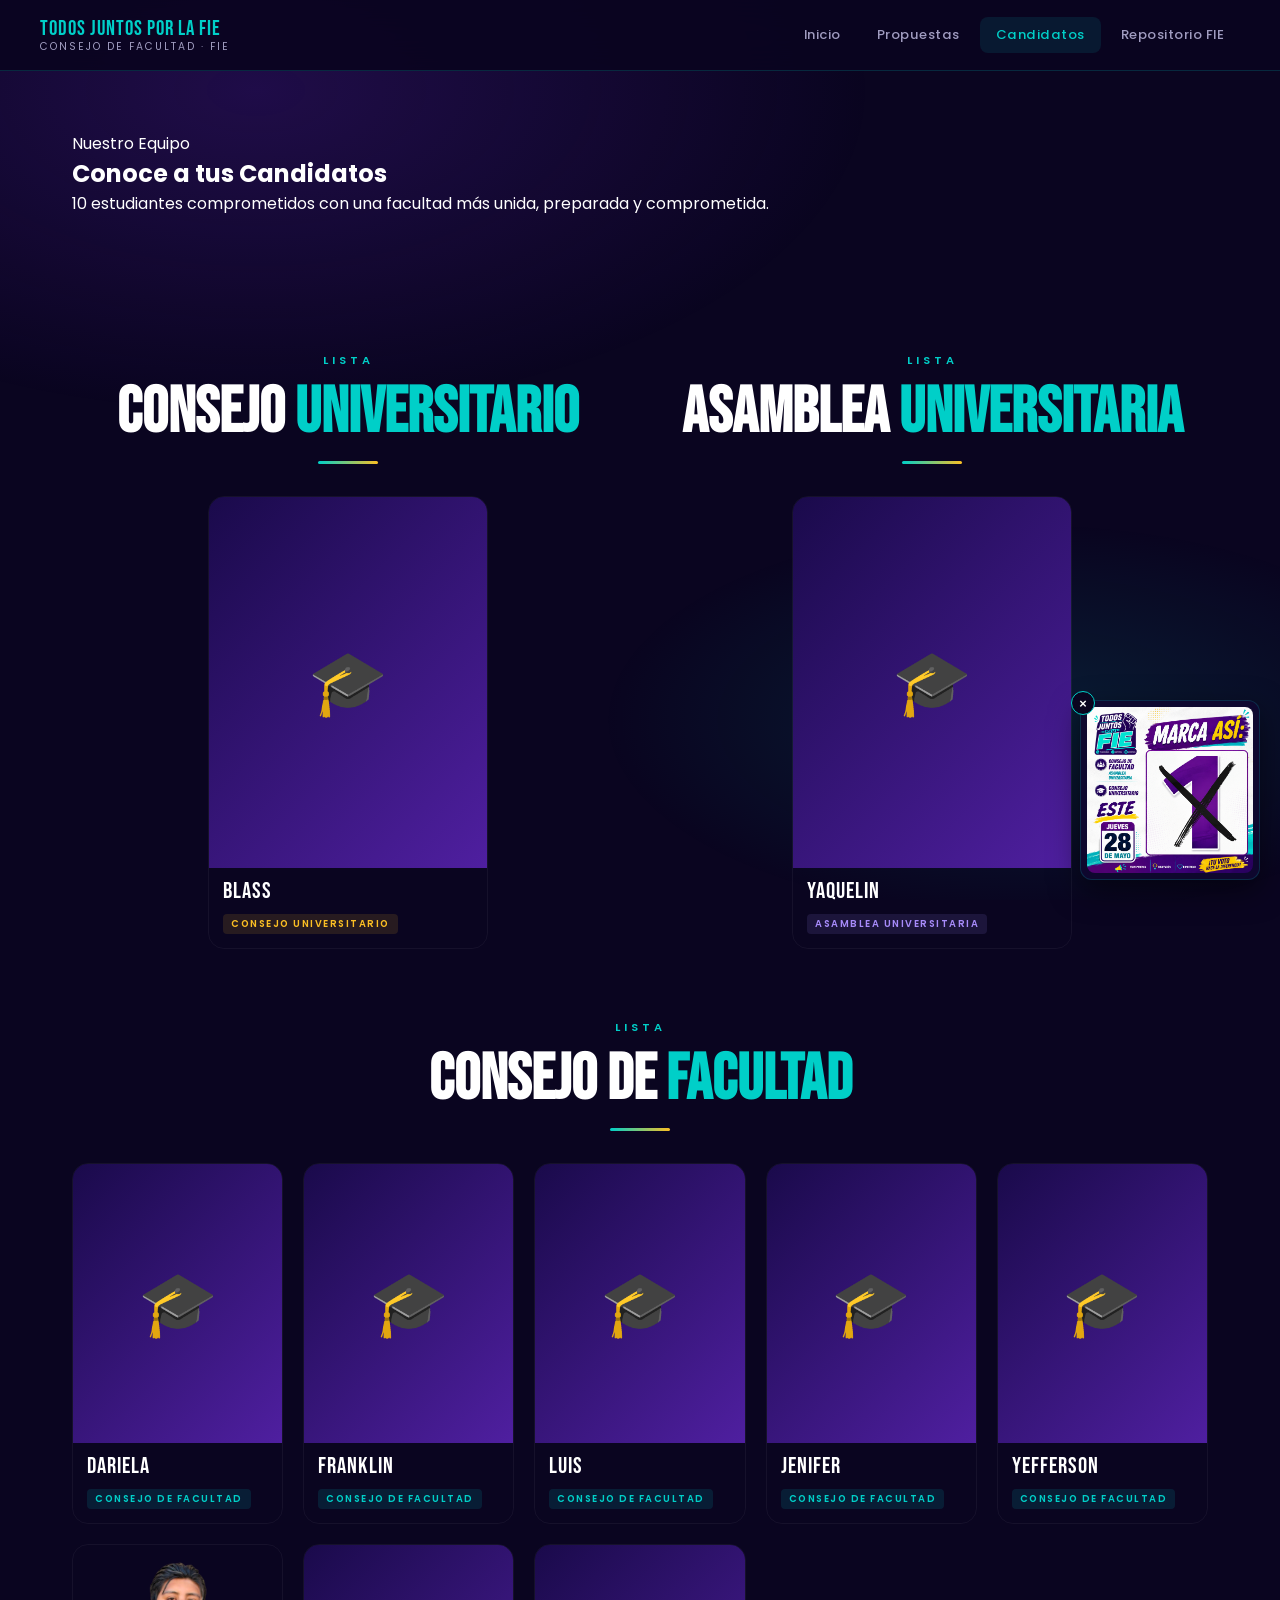
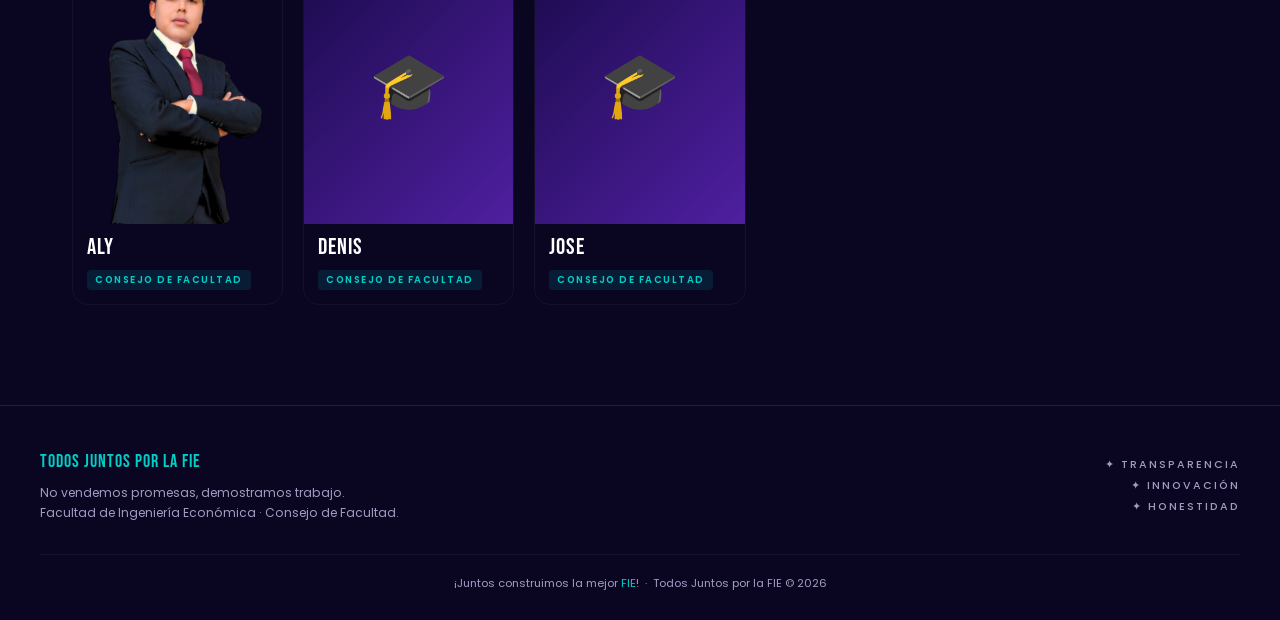
==== commit 69d08b60: "publi" ====
--- a/candidatos.html
+++ b/candidatos.html
@@ -7,11 +7,26 @@
   <link rel="stylesheet" href="css/styles.css" />
   <link rel="icon" href="imagenes/logo1.png" type="image/png" />
   
+  <!-- NUEVO: Estilos específicos para agrandar SOLO a los de Consejo y Asamblea -->
   <style>
+    /* 1. Imágenes más grandes solo para Consejo Universitario y Asamblea */
+    .centered-grid .candidate-card-img {
+      width: 300px; /* Aumenta este valor si quieres que sean aún más grandes */
+      height: 420px; /* Mismo valor para mantenerlas cuadradas/proporcionales */
+      object-fit: cover;
+    }
+    
+    /* 2. Permite que la tarjeta (el contenedor) también sea más ancha para que entre la foto */
+    .centered-grid .candidate-card {
+      width: 100%;
+      max-width: 300px; /* Debe ser un poco mayor o igual al width de la imagen */
+    }
+
+    /* 3. Tamaño para el resto de candidatos (Consejo de Facultad) */
     .candidate-card-img {
-      width: 200px; /* Aumenta este valor si las quieres más grandes (ej: 250px) */
-      height: 200px; /* Mantén el mismo valor que el width si son circulares/cuadradas */
-      object-fit: cover; /* Evita que la imagen se deforme al crecer */
+      width: 100%;
+      aspect-ratio: 3/4; /* Respeta el diseño original de tu CSS para la cuadrícula de abajo */
+      object-fit: cover;
     }
   </style>
 </head>
@@ -20,6 +35,7 @@
   <div id="nav-placeholder" data-prefix=""></div>
 
   <main>
+    <!-- HERO -->
     <section class="hero" style="padding:60px 2rem 70px;">
       <div class="hero-shape hero-shape-1"></div>
       <div class="hero-shape hero-shape-2"></div>
@@ -36,19 +52,22 @@
       </div>
     </section>
 
+    <!-- CANDIDATES GRID -->
     <section class="candidates-section">
       <div class="container">
 
+        <!-- CONTENEDOR FLEXBOX: Pone Consejo y Asamblea uno al costado del otro -->
         <div style="display: flex; gap: 2rem; flex-wrap: wrap; margin-bottom: 64px;">
 
+          <!-- Columna 1: Consejo Universitario -->
           <div style="flex: 1; min-width: 300px;">
             <div class="section-title fade-up" style="margin-bottom:32px;">
               <span class="section-label">Lista</span>
               <h2>Consejo <span class="accent">Universitario</span></h2>
               <div class="section-divider"></div>
             </div>
-            <div class="candidates-grid fade-up delay-1">
-
+            
+            <div class="candidates-grid centered-grid fade-up delay-1">
               <a href="candidatos/blass.html" class="candidate-card">
                 <div class="candidate-card-arrow">→</div>
                 <img src="imagenes/blass.png" alt="Blass" class="candidate-card-img"
@@ -58,18 +77,18 @@
                   <span class="candidate-card-role role-consejo-universitario">Consejo Universitario</span>
                 </div>
               </a>
-
             </div>
           </div>
 
+          <!-- Columna 2: Asamblea Universitaria -->
           <div style="flex: 1; min-width: 300px;">
             <div class="section-title fade-up" style="margin-bottom:32px;">
               <span class="section-label">Lista</span>
               <h2>Asamblea <span class="accent">Universitaria</span></h2>
               <div class="section-divider"></div>
             </div>
-            <div class="candidates-grid fade-up delay-1">
-
+            
+            <div class="candidates-grid centered-grid fade-up delay-1">
               <a href="candidatos/yaquelin.html" class="candidate-card">
                 <div class="candidate-card-arrow">→</div>
                 <img src="imagenes/yaquelin.png" alt="Yaquelin" class="candidate-card-img"
@@ -79,11 +98,14 @@
                   <span class="candidate-card-role role-asamblea-universitaria">Asamblea Universitaria</span>
                 </div>
               </a>
-
             </div>
           </div>
 
         </div> 
+        <!-- FIN DEL CONTENEDOR FLEXBOX -->
+
+
+        <!-- Consejo de Facultad (Se mantiene en cuadrícula normal) -->
         <div class="section-title fade-up" style="margin-bottom:32px;">
           <span class="section-label">Lista</span>
           <h2>Consejo de <span class="accent">Facultad</span></h2>
--- a/css/styles.css
+++ b/css/styles.css
@@ -497,4 +497,73 @@
   .candidate-stats { grid-template-columns: 1fr 1fr; }
   .proposals-grid { grid-template-columns: 1fr; }
   .modal-inner { padding: 22px 20px 24px; }
+}
+
+/* ============================================
+   VENTANA FLOTANTE PUBLICITARIA (ESQUINA INFERIOR DERECHA)
+   ============================================ */
+.floating-ad-container {
+  position: fixed;
+  bottom: 20px;
+  right: 20px;
+  z-index: 9999; /* Se asegura de estar por encima de todo */
+  max-width: 180px; /* Puedes cambiar este tamaño si quieres que sea más grande o pequeña */
+  width: 100%;
+  background: rgba(16, 8, 48, 0.9);
+  border: 1px solid var(--border);
+  border-radius: 12px;
+  padding: 6px;
+  box-shadow: 0 10px 30px rgba(0, 0, 0, 0.5);
+  backdrop-filter: blur(10px);
+  animation: slideInUp 0.5s ease-out both;
+  transition: transform 0.3s ease, opacity 0.3s ease;
+}
+
+.floating-ad-container:hover {
+  transform: translateY(-5px);
+  border-color: var(--cyan);
+}
+
+.floating-ad-img {
+  width: 100%;
+  height: auto;
+  display: block;
+  border-radius: 8px;
+}
+
+/* Botón pequeño para cerrar la publicidad */
+.floating-ad-close {
+  position: absolute;
+  top: -10px;
+  left: -10px;
+  width: 24px;
+  height: 24px;
+  background: var(--dark);
+  border: 1px solid var(--cyan);
+  color: var(--white);
+  border-radius: 50%;
+  font-size: 0.8rem;
+  font-weight: bold;
+  cursor: pointer;
+  display: flex;
+  align-items: center;
+  justify-content: center;
+  transition: all 0.2s;
+}
+.floating-ad-close:hover {
+  background: var(--cyan);
+  color: var(--dark);
+  transform: scale(1.1);
+}
+
+/* Animación de entrada */
+@keyframes slideInUp {
+  from {
+    opacity: 0;
+    transform: translateY(50px);
+  }
+  to {
+    opacity: 1;
+    transform: translateY(0);
+  }
 }
